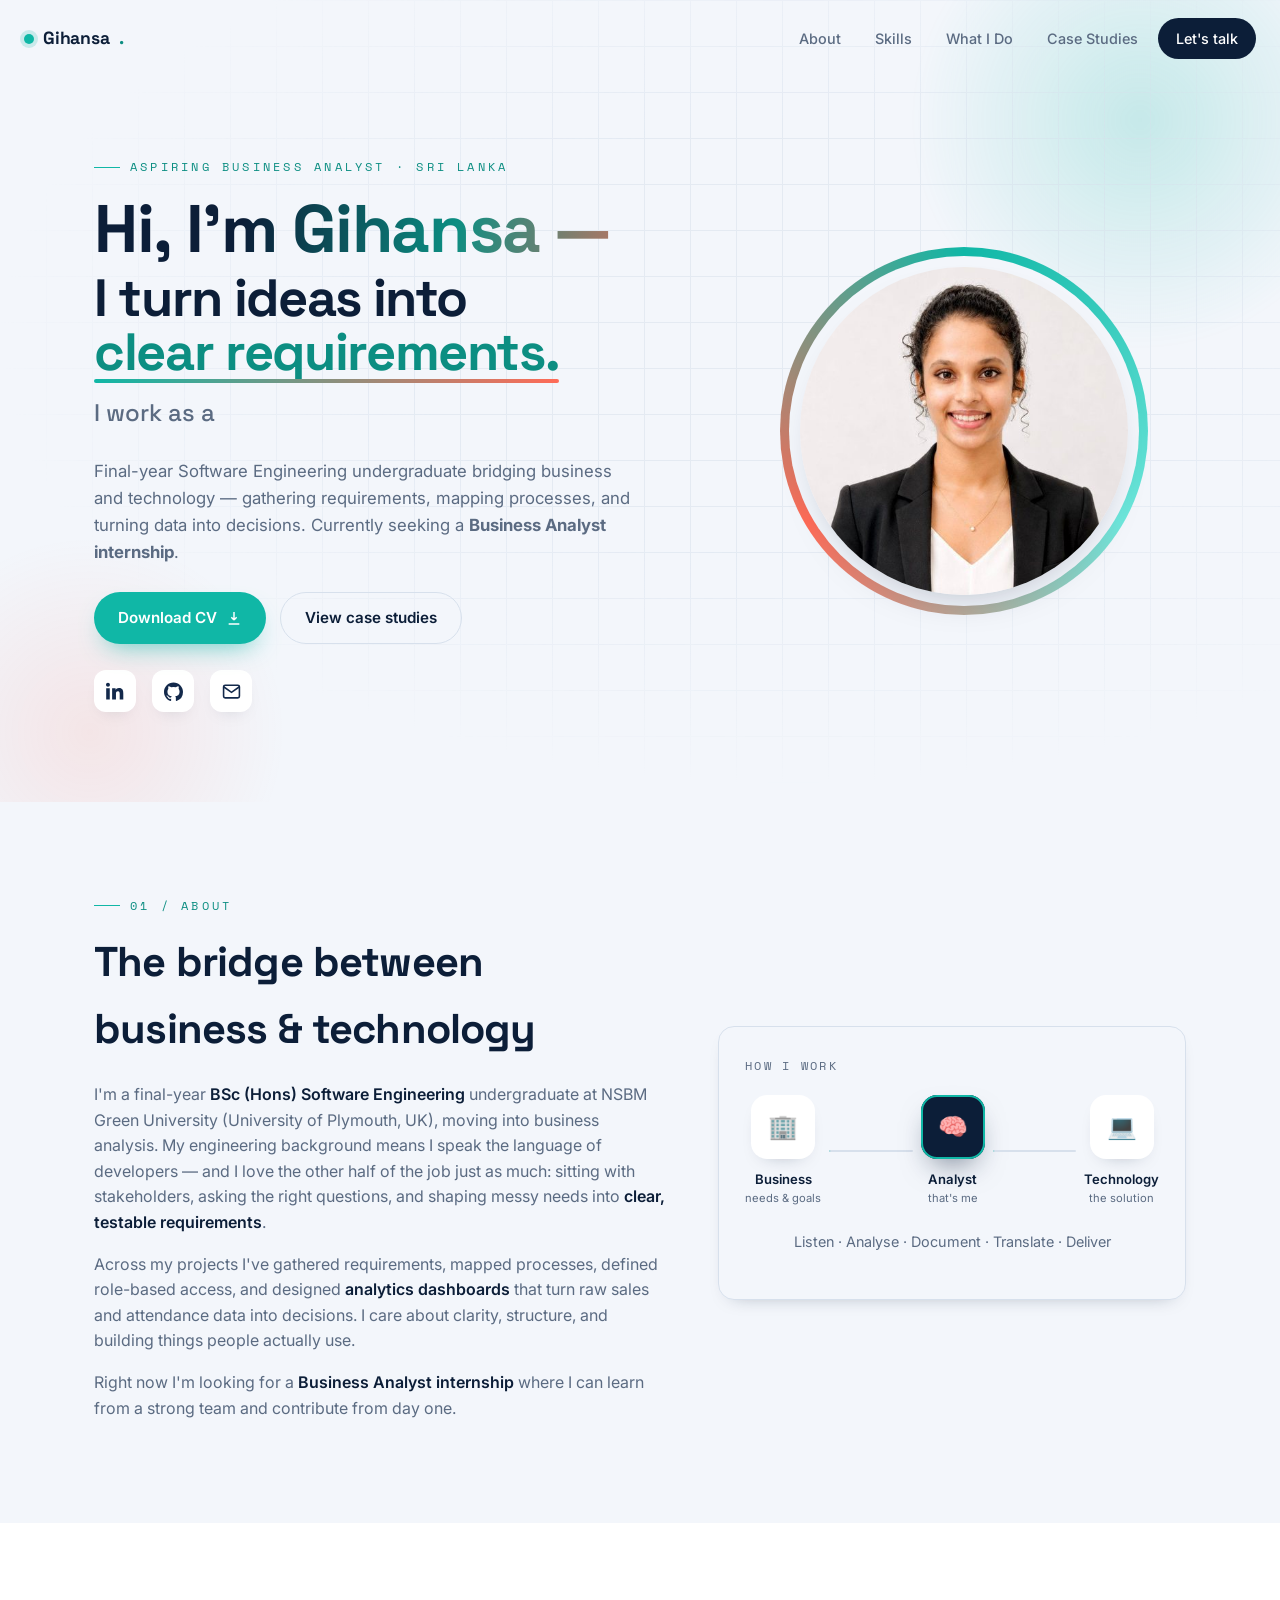
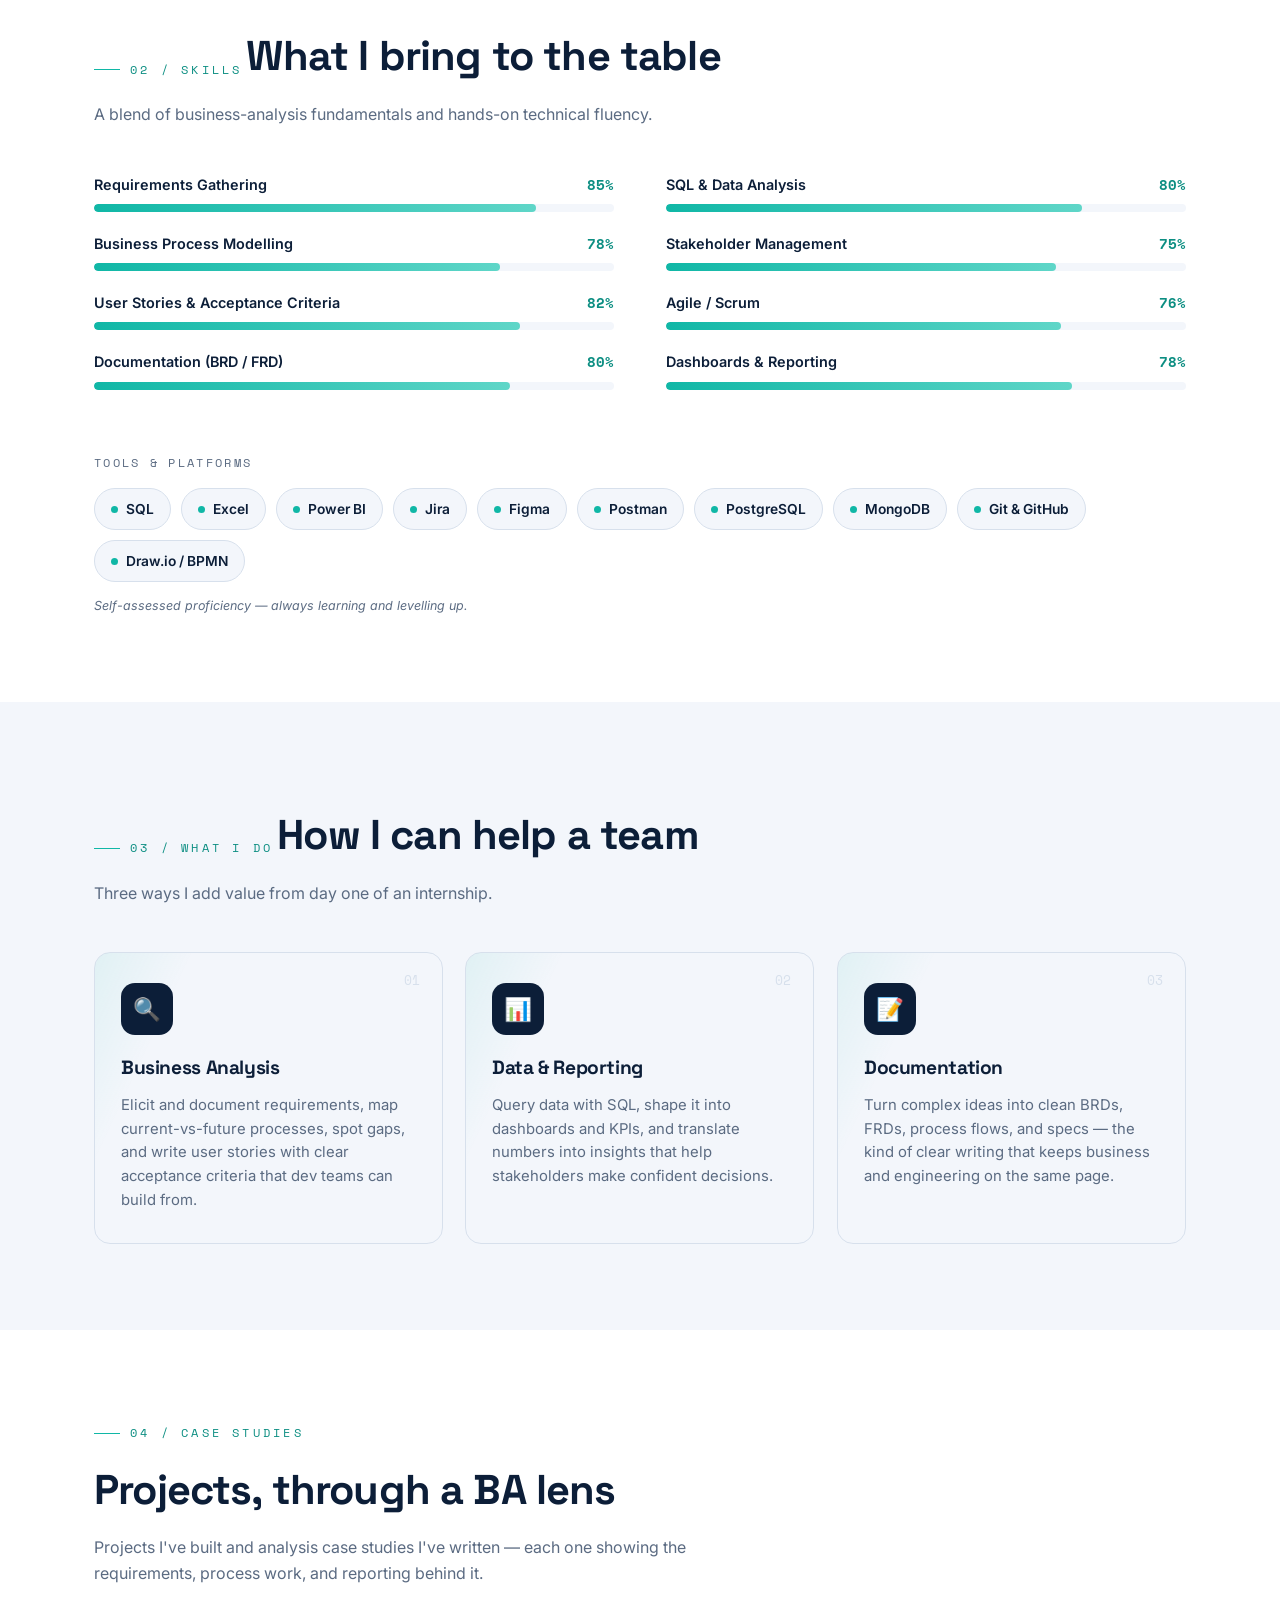
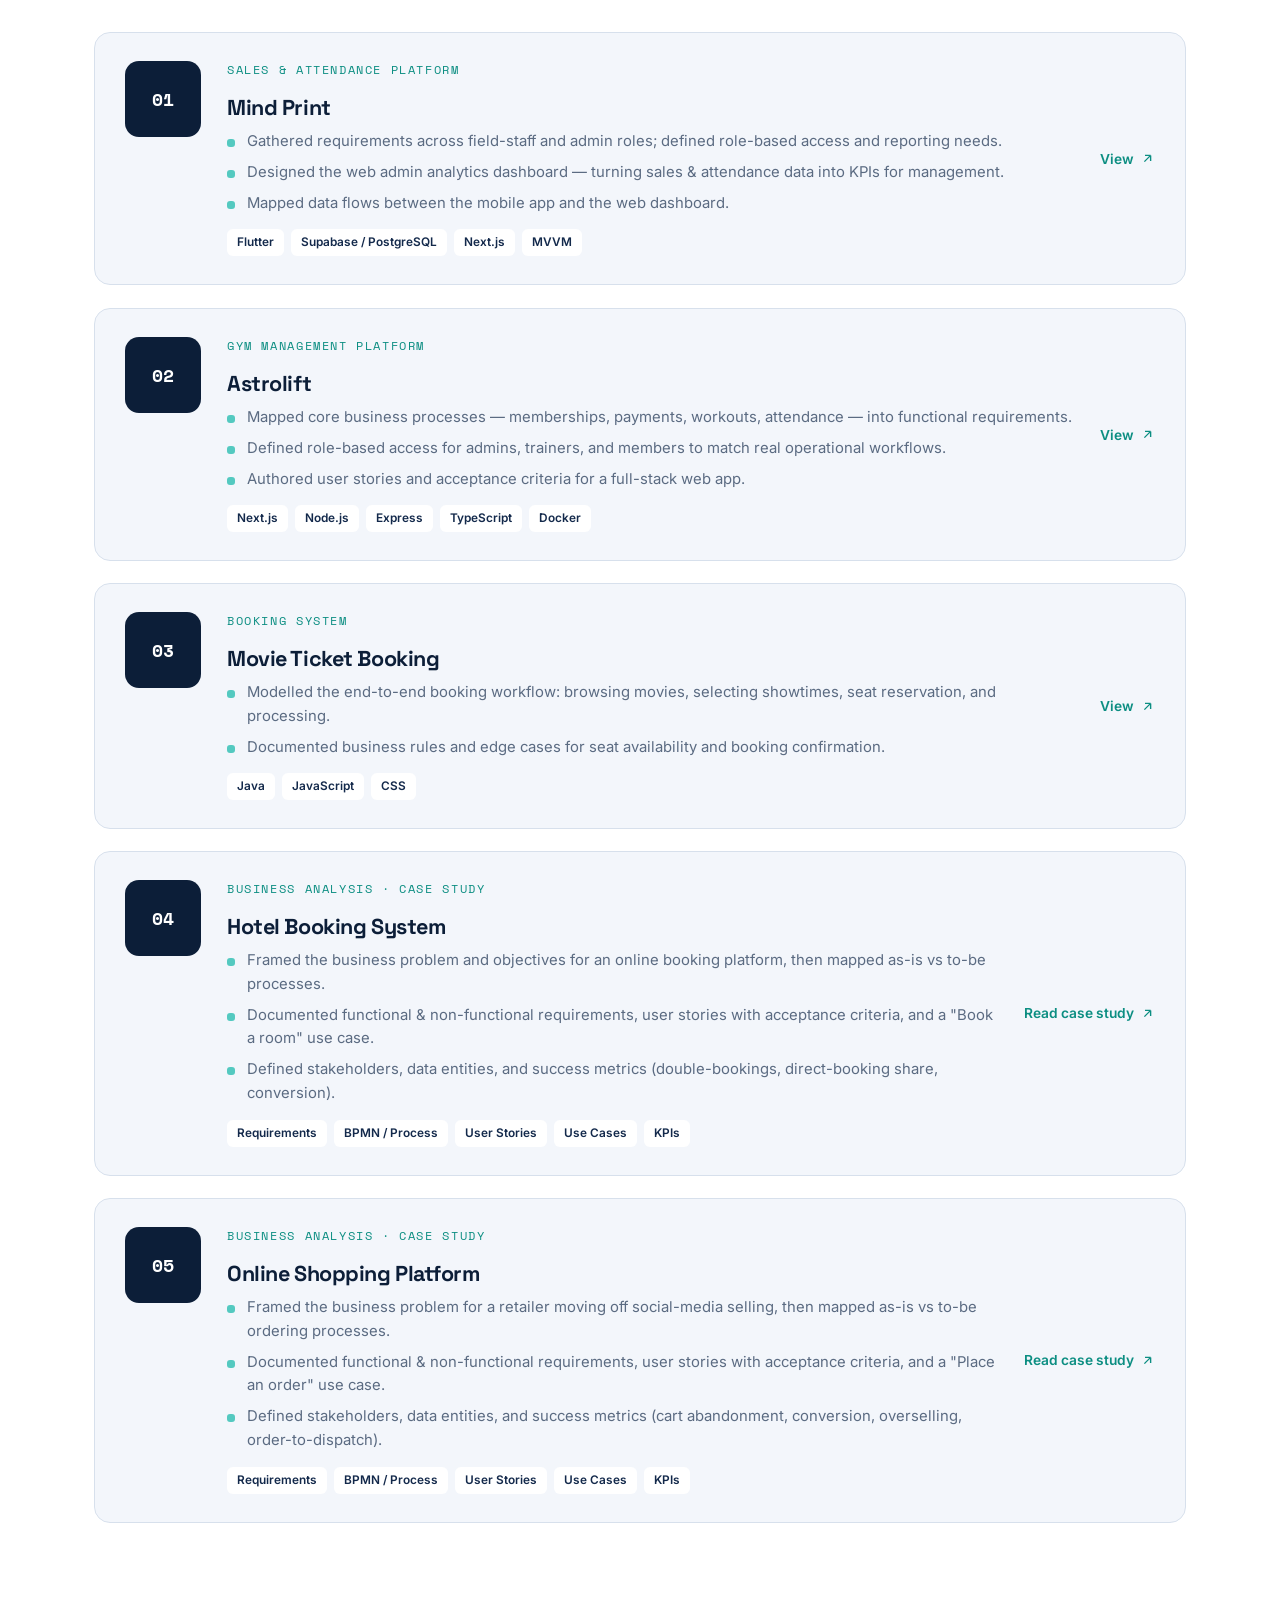
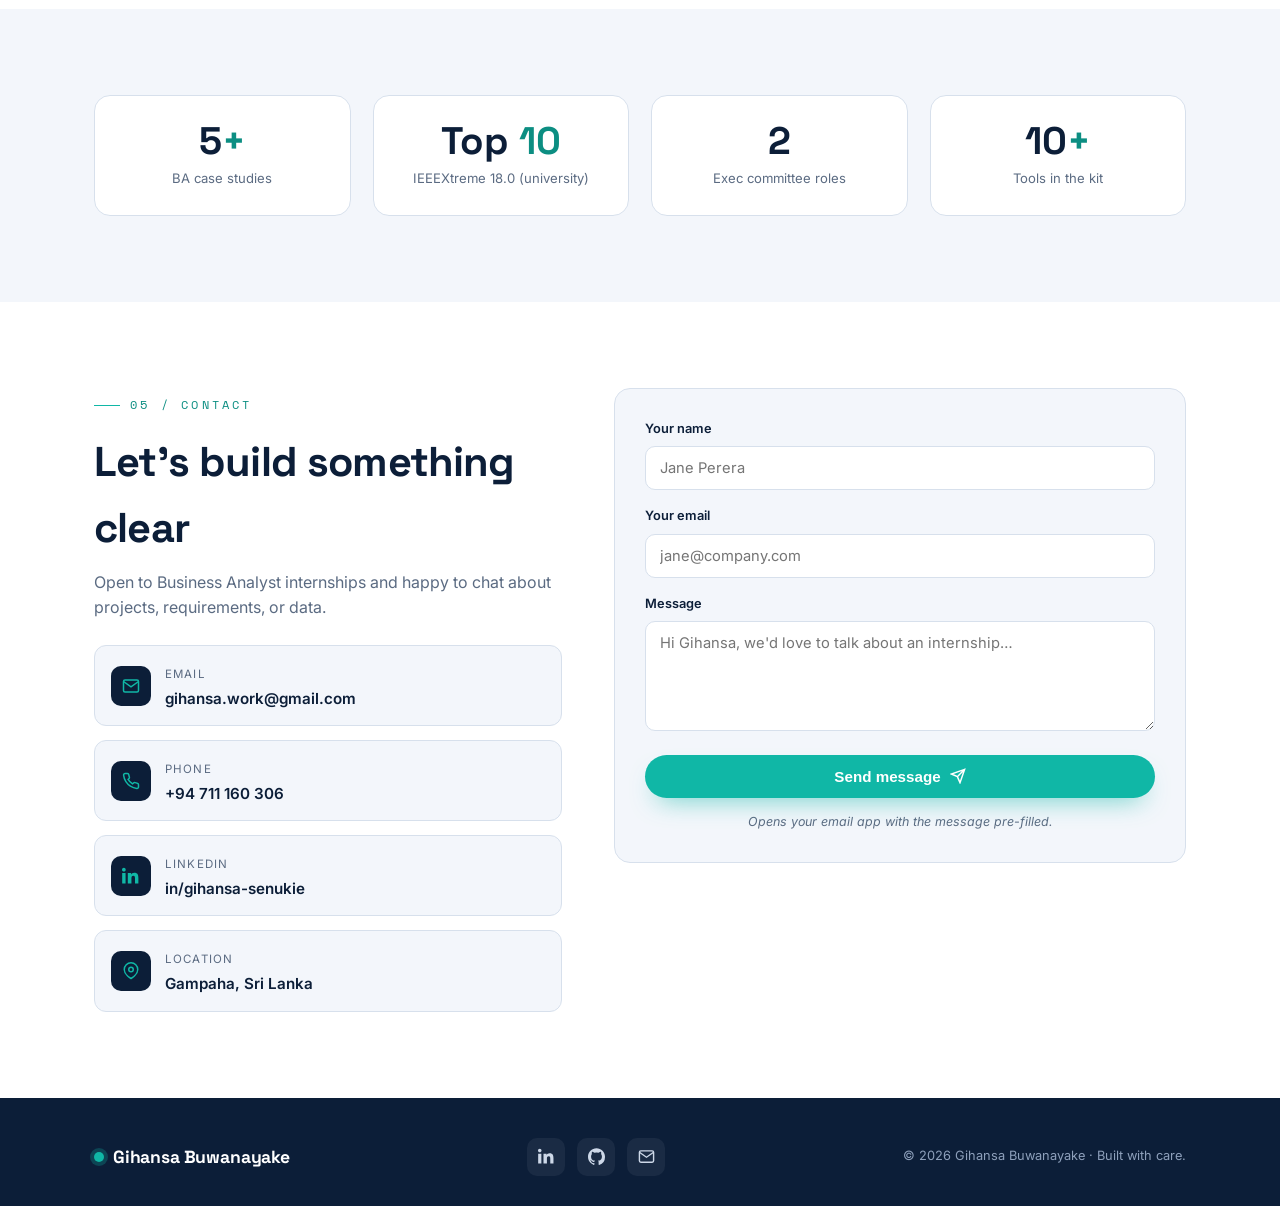
==== index.html @ 0ababed9 "Initial commit: BA portfolio site Add portfolio homepage, hotel booking and online shopping BA case " ====
<!DOCTYPE html>
<html lang="en">
<head>
<meta charset="UTF-8" />
<meta name="viewport" content="width=device-width, initial-scale=1.0" />
<title>Gihansa Buwanayake — Business Analyst</title>
<meta name="description" content="Portfolio of Gihansa Buwanayake — aspiring Business Analyst bridging business needs and technology through requirements, data analysis, and clear documentation." />
<link rel="icon" href="data:image/svg+xml,<svg xmlns='http://www.w3.org/2000/svg' viewBox='0 0 100 100'><rect width='100' height='100' rx='22' fill='%230C1E38'/><text x='50' y='68' font-size='54' text-anchor='middle' fill='%2310B7A6' font-family='monospace' font-weight='700'>G</text></svg>" />
<link rel="preconnect" href="https://fonts.googleapis.com">
<link rel="preconnect" href="https://fonts.gstatic.com" crossorigin>
<link href="https://fonts.googleapis.com/css2?family=Space+Grotesk:wght@400;500;600;700&family=Inter:wght@400;500;600&family=Space+Mono:wght@400;700&display=swap" rel="stylesheet">
<link rel="stylesheet" href="css/styles.css">
</head>
<body>

<div class="progress" id="progress" aria-hidden="true"></div>

<!-- NAV -->
<nav class="nav" id="nav">
  <a href="#top" class="brand"><span class="dot"></span>Gihansa<span style="color:var(--teal-dk)">.</span></a>
  <div class="navlinks" id="navlinks">
    <a href="#about">About</a>
    <a href="#skills">Skills</a>
    <a href="#services">What I Do</a>
    <a href="#work">Case Studies</a>
    <a href="#contact" class="nav-cta">Let's talk</a>
  </div>
  <button class="burger" id="burger" aria-label="Menu"><span></span><span></span><span></span></button>
</nav>

<!-- HERO -->
<header class="hero" id="top">
  <div class="blueprint" aria-hidden="true"></div>
  <div class="cursor-glow" id="cursorGlow" aria-hidden="true"></div>
  <div class="motes" aria-hidden="true">
    <i style="left:12%;bottom:8%;width:6px;height:6px;animation-duration:17s;animation-delay:-2s"></i>
    <i style="left:26%;bottom:24%;width:5px;height:5px;animation-duration:21s;animation-delay:-9s"></i>
    <i style="left:41%;bottom:6%;width:7px;height:7px;animation-duration:15s;animation-delay:-5s"></i>
    <i style="left:57%;bottom:32%;width:5px;height:5px;animation-duration:24s;animation-delay:-13s"></i>
    <i style="left:71%;bottom:14%;width:6px;height:6px;animation-duration:19s;animation-delay:-3s"></i>
    <i style="left:85%;bottom:28%;width:5px;height:5px;animation-duration:26s;animation-delay:-16s"></i>
    <i style="left:49%;bottom:44%;width:4px;height:4px;animation-duration:22s;animation-delay:-7s"></i>
  </div>
  <div class="wrap hero-grid">
    <div>
      <span class="eyebrow reveal in">Aspiring Business Analyst · Sri Lanka</span>
      <h1 class="reveal in d1"><span class="greet">Hi, I'm Gihansa —</span><span class="tagline">I turn ideas into<br><span class="accent">clear requirements.</span></span></h1>
      <div class="roles reveal in d2">
        <span style="color:var(--slate);font-weight:500">I work as a</span>
        <span class="swap">
          <span>Business Analyst</span>
          <span>Requirements Thinker</span>
          <span>Data Storyteller</span>
          <span>Problem Solver</span>
        </span>
      </div>
      <p class="lead reveal in d3">Final-year Software Engineering undergraduate bridging business and technology — gathering requirements, mapping processes, and turning data into decisions. Currently seeking a <strong>Business Analyst internship</strong>.</p>
      <div class="cta-row reveal in d3">
        <a href="Gihansa_Buwanayake_Business_Analyst_CV.pdf" class="btn btn-primary" download>
          Download CV
          <svg width="16" height="16" viewBox="0 0 24 24" fill="none" stroke="currentColor" stroke-width="2.2"><path d="M12 3v12m0 0l-4-4m4 4l4-4M4 21h16"/></svg>
        </a>
        <a href="#work" class="btn btn-ghost">View case studies</a>
      </div>
      <div class="hero-socials reveal in d4">
        <a href="https://www.linkedin.com/in/gihansa-senukie/" target="_blank" rel="noopener" aria-label="LinkedIn"><svg viewBox="0 0 24 24" fill="currentColor"><path d="M4.98 3.5C4.98 4.88 3.87 6 2.5 6S0 4.88 0 3.5 1.12 1 2.5 1s2.48 1.12 2.48 2.5zM.24 8h4.52v14H.24V8zm7.5 0h4.34v1.9h.06c.6-1.14 2.08-2.34 4.28-2.34 4.58 0 5.42 3 5.42 6.9V22h-4.52v-6.6c0-1.57-.03-3.6-2.2-3.6-2.2 0-2.54 1.72-2.54 3.49V22H7.74V8z"/></svg></a>
        <a href="https://github.com/ghsenu" target="_blank" rel="noopener" aria-label="GitHub"><svg viewBox="0 0 24 24" fill="currentColor"><path d="M12 .5C5.37.5 0 5.87 0 12.5c0 5.3 3.44 9.8 8.2 11.39.6.11.82-.26.82-.58v-2.03c-3.34.72-4.04-1.61-4.04-1.61-.55-1.38-1.34-1.75-1.34-1.75-1.09-.75.08-.73.08-.73 1.2.09 1.84 1.24 1.84 1.24 1.07 1.84 2.81 1.3 3.5.99.11-.78.42-1.3.76-1.6-2.67-.3-5.47-1.34-5.47-5.96 0-1.32.47-2.39 1.24-3.23-.13-.31-.54-1.53.11-3.18 0 0 1.01-.32 3.3 1.23a11.5 11.5 0 016 0c2.29-1.55 3.3-1.23 3.3-1.23.65 1.65.24 2.87.12 3.18.77.84 1.23 1.91 1.23 3.23 0 4.63-2.81 5.65-5.49 5.95.43.37.82 1.1.82 2.22v3.29c0 .32.22.7.83.58A12 12 0 0024 12.5C24 5.87 18.63.5 12 .5z"/></svg></a>
        <a href="mailto:gihansa.work@gmail.com" aria-label="Email"><svg viewBox="0 0 24 24" fill="none" stroke="currentColor" stroke-width="2"><rect x="2" y="4" width="20" height="16" rx="2"/><path d="M2 6l10 7L22 6"/></svg></a>
      </div>
    </div>
    <div class="portrait reveal in d2">
      <div class="ring"></div>
      <img src="assets/portrait.jpg" alt="Gihansa Buwanayake" />
      <div class="orbit" aria-hidden="true">
        <span class="otag o1">Requirements</span>
        <span class="otag o2">Stakeholders</span>
        <span class="otag o3">Data Gathering</span>
        <span class="otag o4">Process Mapping</span>
        <span class="otag o5">BRD</span>
      </div>
    </div>
  </div>
</header>

<!-- ABOUT -->
<section class="section" id="about">
  <div class="wrap about-grid">
    <div class="reveal">
      <span class="eyebrow">01 / About</span>
      <h2 style="font-family:'Space Grotesk';font-size:clamp(1.8rem,4vw,2.6rem);font-weight:700;margin:14px 0 20px">The bridge between business &amp; technology</h2>
      <p>I'm a final-year <strong>BSc (Hons) Software Engineering</strong> undergraduate at NSBM Green University (University of Plymouth, UK), moving into business analysis. My engineering background means I speak the language of developers — and I love the other half of the job just as much: sitting with stakeholders, asking the right questions, and shaping messy needs into <strong>clear, testable requirements</strong>.</p>
      <p>Across my projects I've gathered requirements, mapped processes, defined role-based access, and designed <strong>analytics dashboards</strong> that turn raw sales and attendance data into decisions. I care about clarity, structure, and building things people actually use.</p>
      <p>Right now I'm looking for a <strong>Business Analyst internship</strong> where I can learn from a strong team and contribute from day one.</p>
    </div>
    <div class="bridge reveal d2">
      <div class="cap">How I work</div>
      <div class="bridge-flow">
        <div class="node"><div class="b">🏢</div><div class="t">Business</div><div class="s">needs &amp; goals</div></div>
        <div class="link"></div>
        <div class="node mid"><div class="b">🧠<span class="pulse"></span></div><div class="t">Analyst</div><div class="s">that's me</div></div>
        <div class="link r"></div>
        <div class="node"><div class="b">💻</div><div class="t">Technology</div><div class="s">the solution</div></div>
      </div>
      <p style="color:var(--slate);font-size:.9rem;margin-top:22px;text-align:center">Listen · Analyse · Document · Translate · Deliver</p>
    </div>
  </div>
</section>

<!-- SKILLS -->
<section class="section alt" id="skills">
  <div class="wrap">
    <div class="sec-head reveal">
      <span class="eyebrow">02 / Skills</span>
      <h2>What I bring to the table</h2>
      <p>A blend of business-analysis fundamentals and hands-on technical fluency.</p>
    </div>
    <div class="skills-grid">
      <div class="reveal">
        <div class="bar-row"><div class="bar-top"><span>Requirements Gathering</span><span class="pct">85%</span></div><div class="bar"><span data-w="85"></span></div></div>
        <div class="bar-row"><div class="bar-top"><span>Business Process Modelling</span><span class="pct">78%</span></div><div class="bar"><span data-w="78"></span></div></div>
        <div class="bar-row"><div class="bar-top"><span>User Stories &amp; Acceptance Criteria</span><span class="pct">82%</span></div><div class="bar"><span data-w="82"></span></div></div>
        <div class="bar-row"><div class="bar-top"><span>Documentation (BRD / FRD)</span><span class="pct">80%</span></div><div class="bar"><span data-w="80"></span></div></div>
      </div>
      <div class="reveal d2">
        <div class="bar-row"><div class="bar-top"><span>SQL &amp; Data Analysis</span><span class="pct">80%</span></div><div class="bar"><span data-w="80"></span></div></div>
        <div class="bar-row"><div class="bar-top"><span>Stakeholder Management</span><span class="pct">75%</span></div><div class="bar"><span data-w="75"></span></div></div>
        <div class="bar-row"><div class="bar-top"><span>Agile / Scrum</span><span class="pct">76%</span></div><div class="bar"><span data-w="76"></span></div></div>
        <div class="bar-row"><div class="bar-top"><span>Dashboards &amp; Reporting</span><span class="pct">78%</span></div><div class="bar"><span data-w="78"></span></div></div>
      </div>
    </div>
    <div class="reveal d2" style="margin-top:44px">
      <p class="tools-title">Tools &amp; Platforms</p>
      <div class="tools">
        <span class="tool"><span class="d"></span>SQL</span>
        <span class="tool"><span class="d"></span>Excel</span>
        <span class="tool"><span class="d"></span>Power BI</span>
        <span class="tool"><span class="d"></span>Jira</span>
        <span class="tool"><span class="d"></span>Figma</span>
        <span class="tool"><span class="d"></span>Postman</span>
        <span class="tool"><span class="d"></span>PostgreSQL</span>
        <span class="tool"><span class="d"></span>MongoDB</span>
        <span class="tool"><span class="d"></span>Git &amp; GitHub</span>
        <span class="tool"><span class="d"></span>Draw.io / BPMN</span>
      </div>
      <p class="note">Self-assessed proficiency — always learning and levelling up.</p>
    </div>
  </div>
</section>

<!-- SERVICES -->
<section class="section" id="services">
  <div class="wrap">
    <div class="sec-head reveal">
      <span class="eyebrow">03 / What I Do</span>
      <h2>How I can help a team</h2>
      <p>Three ways I add value from day one of an internship.</p>
    </div>
    <div class="cards">
      <div class="card reveal"><span class="num">01</span><div class="ic">🔍</div><h3>Business Analysis</h3><p>Elicit and document requirements, map current-vs-future processes, spot gaps, and write user stories with clear acceptance criteria that dev teams can build from.</p></div>
      <div class="card reveal d2"><span class="num">02</span><div class="ic">📊</div><h3>Data &amp; Reporting</h3><p>Query data with SQL, shape it into dashboards and KPIs, and translate numbers into insights that help stakeholders make confident decisions.</p></div>
      <div class="card reveal d3"><span class="num">03</span><div class="ic">📝</div><h3>Documentation</h3><p>Turn complex ideas into clean BRDs, FRDs, process flows, and specs — the kind of clear writing that keeps business and engineering on the same page.</p></div>
    </div>
  </div>
</section>

<!-- WORK -->
<section class="section alt" id="work">
  <div class="wrap">
    <div class="sec-head reveal">
      <span class="eyebrow">04 / Case Studies</span>
      <h2>Projects, through a BA lens</h2>
      <p>Projects I've built and analysis case studies I've written — each one showing the requirements, process work, and reporting behind it.</p>
    </div>
    <div class="proj">
      <article class="pcard reveal">
        <div class="idx">01</div>
        <div>
          <div class="tag">Sales &amp; Attendance Platform</div>
          <h3>Mind Print</h3>
          <ul>
            <li>Gathered requirements across field-staff and admin roles; defined role-based access and reporting needs.</li>
            <li>Designed the web admin analytics dashboard — turning sales &amp; attendance data into KPIs for management.</li>
            <li>Mapped data flows between the mobile app and the web dashboard.</li>
          </ul>
          <div class="stack"><span>Flutter</span><span>Supabase / PostgreSQL</span><span>Next.js</span><span>MVVM</span></div>
        </div>
        <a class="go" href="https://github.com/ghsenu/Mind-Print" target="_blank" rel="noopener">View<svg viewBox="0 0 24 24" fill="none" stroke="currentColor" stroke-width="2.2"><path d="M7 17L17 7M17 7H8M17 7v9"/></svg></a>
      </article>

      <article class="pcard reveal d2">
        <div class="idx">02</div>
        <div>
          <div class="tag">Gym Management Platform</div>
          <h3>Astrolift</h3>
          <ul>
            <li>Mapped core business processes — memberships, payments, workouts, attendance — into functional requirements.</li>
            <li>Defined role-based access for admins, trainers, and members to match real operational workflows.</li>
            <li>Authored user stories and acceptance criteria for a full-stack web app.</li>
          </ul>
          <div class="stack"><span>Next.js</span><span>Node.js</span><span>Express</span><span>TypeScript</span><span>Docker</span></div>
        </div>
        <a class="go" href="https://bit.ly/4fpbYQF" target="_blank" rel="noopener">View<svg viewBox="0 0 24 24" fill="none" stroke="currentColor" stroke-width="2.2"><path d="M7 17L17 7M17 7H8M17 7v9"/></svg></a>
      </article>

      <article class="pcard reveal d3">
        <div class="idx">03</div>
        <div>
          <div class="tag">Booking System</div>
          <h3>Movie Ticket Booking</h3>
          <ul>
            <li>Modelled the end-to-end booking workflow: browsing movies, selecting showtimes, seat reservation, and processing.</li>
            <li>Documented business rules and edge cases for seat availability and booking confirmation.</li>
          </ul>
          <div class="stack"><span>Java</span><span>JavaScript</span><span>CSS</span></div>
        </div>
        <a class="go" href="https://bit.ly/4pfeZqa" target="_blank" rel="noopener">View<svg viewBox="0 0 24 24" fill="none" stroke="currentColor" stroke-width="2.2"><path d="M7 17L17 7M17 7H8M17 7v9"/></svg></a>
      </article>

      <article class="pcard reveal">
        <div class="idx">04</div>
        <div>
          <div class="tag">Business Analysis · Case Study</div>
          <h3>Hotel Booking System</h3>
          <ul>
            <li>Framed the business problem and objectives for an online booking platform, then mapped as-is vs to-be processes.</li>
            <li>Documented functional &amp; non-functional requirements, user stories with acceptance criteria, and a "Book a room" use case.</li>
            <li>Defined stakeholders, data entities, and success metrics (double-bookings, direct-booking share, conversion).</li>
          </ul>
          <div class="stack"><span>Requirements</span><span>BPMN / Process</span><span>User Stories</span><span>Use Cases</span><span>KPIs</span></div>
        </div>
        <a class="go" href="hotel-booking-case-study.html">Read case study<svg viewBox="0 0 24 24" fill="none" stroke="currentColor" stroke-width="2.2"><path d="M7 17L17 7M17 7H8M17 7v9"/></svg></a>
      </article>

      <article class="pcard reveal d2">
        <div class="idx">05</div>
        <div>
          <div class="tag">Business Analysis · Case Study</div>
          <h3>Online Shopping Platform</h3>
          <ul>
            <li>Framed the business problem for a retailer moving off social-media selling, then mapped as-is vs to-be ordering processes.</li>
            <li>Documented functional &amp; non-functional requirements, user stories with acceptance criteria, and a "Place an order" use case.</li>
            <li>Defined stakeholders, data entities, and success metrics (cart abandonment, conversion, overselling, order-to-dispatch).</li>
          </ul>
          <div class="stack"><span>Requirements</span><span>BPMN / Process</span><span>User Stories</span><span>Use Cases</span><span>KPIs</span></div>
        </div>
        <a class="go" href="online-shopping-case-study.html">Read case study<svg viewBox="0 0 24 24" fill="none" stroke="currentColor" stroke-width="2.2"><path d="M7 17L17 7M17 7H8M17 7v9"/></svg></a>
      </article>
    </div>
  </div>
</section>

<!-- STATS -->
<section class="section" id="stats">
  <div class="wrap stats">
    <div class="stat reveal"><div class="n" data-to="5"><span>0</span><span class="u">+</span></div><div class="l">BA case studies</div></div>
    <div class="stat reveal d2"><div class="n">Top&nbsp;<span class="u" data-to="10">0</span></div><div class="l">IEEEXtreme 18.0 (university)</div></div>
    <div class="stat reveal d3"><div class="n" data-to="2"><span>0</span></div><div class="l">Exec committee roles</div></div>
    <div class="stat reveal d4"><div class="n" data-to="10"><span>0</span><span class="u">+</span></div><div class="l">Tools in the kit</div></div>
  </div>
</section>

<!-- CONTACT -->
<section class="section alt" id="contact">
  <div class="wrap contact-grid">
    <div class="reveal">
      <span class="eyebrow">05 / Contact</span>
      <h2 style="font-family:'Space Grotesk';font-size:clamp(1.8rem,4vw,2.6rem);font-weight:700;margin:14px 0 8px">Let's build something clear</h2>
      <p style="color:var(--slate)">Open to Business Analyst internships and happy to chat about projects, requirements, or data.</p>
      <div class="contact-list">
        <a class="ci" href="mailto:gihansa.work@gmail.com">
          <span class="ic"><svg viewBox="0 0 24 24" fill="none" stroke="currentColor" stroke-width="2"><rect x="2" y="4" width="20" height="16" rx="2"/><path d="M2 6l10 7L22 6"/></svg></span>
          <span><span class="k">Email</span><br><span class="v">gihansa.work@gmail.com</span></span>
        </a>
        <a class="ci" href="tel:+94711160306">
          <span class="ic"><svg viewBox="0 0 24 24" fill="none" stroke="currentColor" stroke-width="2"><path d="M22 16.92v3a2 2 0 01-2.18 2 19.8 19.8 0 01-8.63-3.07 19.5 19.5 0 01-6-6 19.8 19.8 0 01-3.07-8.67A2 2 0 014.11 2h3a2 2 0 012 1.72c.13.96.36 1.9.7 2.81a2 2 0 01-.45 2.11L8.09 9.91a16 16 0 006 6l1.27-1.27a2 2 0 012.11-.45c.9.34 1.85.57 2.81.7A2 2 0 0122 16.92z"/></svg></span>
          <span><span class="k">Phone</span><br><span class="v">+94 711 160 306</span></span>
        </a>
        <a class="ci" href="https://www.linkedin.com/in/gihansa-senukie/" target="_blank" rel="noopener">
          <span class="ic"><svg viewBox="0 0 24 24" fill="currentColor"><path d="M4.98 3.5C4.98 4.88 3.87 6 2.5 6S0 4.88 0 3.5 1.12 1 2.5 1s2.48 1.12 2.48 2.5zM.24 8h4.52v14H.24V8zm7.5 0h4.34v1.9h.06c.6-1.14 2.08-2.34 4.28-2.34 4.58 0 5.42 3 5.42 6.9V22h-4.52v-6.6c0-1.57-.03-3.6-2.2-3.6-2.2 0-2.54 1.72-2.54 3.49V22H7.74V8z"/></svg></span>
          <span><span class="k">LinkedIn</span><br><span class="v">in/gihansa-senukie</span></span>
        </a>
        <div class="ci" style="cursor:default">
          <span class="ic"><svg viewBox="0 0 24 24" fill="none" stroke="currentColor" stroke-width="2"><path d="M21 10c0 7-9 12-9 12s-9-5-9-12a9 9 0 0118 0z"/><circle cx="12" cy="10" r="3"/></svg></span>
          <span><span class="k">Location</span><br><span class="v">Gampaha, Sri Lanka</span></span>
        </div>
      </div>
    </div>
    <form class="card2 reveal d2" id="cform">
      <div class="field"><label for="nm">Your name</label><input id="nm" required placeholder="Jane Perera" /></div>
      <div class="field"><label for="em">Your email</label><input id="em" type="email" required placeholder="jane@company.com" /></div>
      <div class="field"><label for="ms">Message</label><textarea id="ms" required placeholder="Hi Gihansa, we'd love to talk about an internship…"></textarea></div>
      <button class="btn btn-primary" type="submit" style="width:100%;justify-content:center">Send message
        <svg width="16" height="16" viewBox="0 0 24 24" fill="none" stroke="currentColor" stroke-width="2.2"><path d="M22 2L11 13M22 2l-7 20-4-9-9-4 20-7z"/></svg>
      </button>
      <p class="note" style="text-align:center">Opens your email app with the message pre-filled.</p>
    </form>
  </div>
</section>

<!-- FOOTER -->
<footer>
  <div class="wrap">
    <a href="#top" class="brand"><span class="dot" style="box-shadow:0 0 0 4px rgba(16,183,166,.25)"></span>Gihansa Buwanayake</a>
    <div class="fsoc">
      <a href="https://www.linkedin.com/in/gihansa-senukie/" target="_blank" rel="noopener" aria-label="LinkedIn"><svg viewBox="0 0 24 24" fill="currentColor"><path d="M4.98 3.5C4.98 4.88 3.87 6 2.5 6S0 4.88 0 3.5 1.12 1 2.5 1s2.48 1.12 2.48 2.5zM.24 8h4.52v14H.24V8zm7.5 0h4.34v1.9h.06c.6-1.14 2.08-2.34 4.28-2.34 4.58 0 5.42 3 5.42 6.9V22h-4.52v-6.6c0-1.57-.03-3.6-2.2-3.6-2.2 0-2.54 1.72-2.54 3.49V22H7.74V8z"/></svg></a>
      <a href="https://github.com/ghsenu" target="_blank" rel="noopener" aria-label="GitHub"><svg viewBox="0 0 24 24" fill="currentColor"><path d="M12 .5C5.37.5 0 5.87 0 12.5c0 5.3 3.44 9.8 8.2 11.39.6.11.82-.26.82-.58v-2.03c-3.34.72-4.04-1.61-4.04-1.61-.55-1.38-1.34-1.75-1.34-1.75-1.09-.75.08-.73.08-.73 1.2.09 1.84 1.24 1.84 1.24 1.07 1.84 2.81 1.3 3.5.99.11-.78.42-1.3.76-1.6-2.67-.3-5.47-1.34-5.47-5.96 0-1.32.47-2.39 1.24-3.23-.13-.31-.54-1.53.11-3.18 0 0 1.01-.32 3.3 1.23a11.5 11.5 0 016 0c2.29-1.55 3.3-1.23 3.3-1.23.65 1.65.24 2.87.12 3.18.77.84 1.23 1.91 1.23 3.23 0 4.63-2.81 5.65-5.49 5.95.43.37.82 1.1.82 2.22v3.29c0 .32.22.7.83.58A12 12 0 0024 12.5C24 5.87 18.63.5 12 .5z"/></svg></a>
      <a href="mailto:gihansa.work@gmail.com" aria-label="Email"><svg viewBox="0 0 24 24" fill="none" stroke="currentColor" stroke-width="2"><rect x="2" y="4" width="20" height="16" rx="2"/><path d="M2 6l10 7L22 6"/></svg></a>
    </div>
    <p class="foot-note">© <span id="yr"></span> Gihansa Buwanayake · Built with care.</p>
  </div>
</footer>

<button class="to-top" id="toTop" aria-label="Back to top">
  <svg viewBox="0 0 24 24" fill="none" stroke="currentColor" stroke-width="2.4"><path d="M12 19V5M12 5l-6 6M12 5l6 6"/></svg>
</button>

<script src="js/main.js"></script>
</body>
</html>
---- css/styles.css ----
:root{
  --ink:#0C1E38;        /* deep navy */
  --ink-soft:#13294B;
  --paper:#F3F6FB;      /* cool light bg */
  --paper-2:#E9EEF6;
  --white:#FFFFFF;
  --teal:#10B7A6;       /* primary accent */
  --teal-dk:#0C8E82;
  --coral:#FF6B57;      /* whisper accent */
  --slate:#5B6B82;      /* muted text */
  --line:#D7E0EC;
  --shadow:0 18px 40px -24px rgba(12,30,56,.35);
  --shadow-sm:0 8px 20px -14px rgba(12,30,56,.4);
  --r:16px;
  --maxw:1140px;
}
*{box-sizing:border-box;margin:0;padding:0}
html{scroll-behavior:smooth}
body{
  font-family:'Inter',system-ui,sans-serif;
  background:var(--paper);
  color:var(--ink);
  line-height:1.6;
  -webkit-font-smoothing:antialiased;
  overflow-x:hidden;
}
a{color:inherit;text-decoration:none}
h1,h2,h3,.display{font-family:'Space Grotesk',sans-serif;letter-spacing:-.02em}
::selection{background:var(--teal);color:#fff}

.wrap{max-width:var(--maxw);margin:0 auto;padding:0 24px}
.eyebrow{
  font-family:'Space Mono',monospace;font-size:.72rem;letter-spacing:.28em;
  text-transform:uppercase;color:var(--teal-dk);display:inline-flex;gap:10px;align-items:center;
}
.eyebrow::before{content:"";width:26px;height:1px;background:var(--teal)}

/* ---------- NAV ---------- */
.nav{
  position:fixed;top:0;left:0;right:0;z-index:50;
  display:flex;align-items:center;justify-content:space-between;
  padding:18px 24px;transition:padding .3s ease,background .3s ease,box-shadow .3s ease;
}
.nav.scrolled{background:rgba(243,246,251,.86);backdrop-filter:blur(12px);
  padding:12px 24px;box-shadow:0 1px 0 var(--line)}
.brand{font-family:'Space Grotesk';font-weight:700;font-size:1.1rem;letter-spacing:-.01em;display:flex;align-items:center;gap:9px}
.brand .dot{width:10px;height:10px;border-radius:50%;background:var(--teal);box-shadow:0 0 0 4px rgba(16,183,166,.18);animation:dotPulse 2.8s ease-in-out infinite}
@keyframes dotPulse{
  0%,100%{opacity:1;box-shadow:0 0 0 4px rgba(16,183,166,.18)}
  50%{opacity:.45;box-shadow:0 0 0 8px rgba(16,183,166,.06)}
}
@media(prefers-reduced-motion:reduce){.brand .dot{animation:none}}
.navlinks{display:flex;gap:6px;align-items:center}
.navlinks a{
  font-size:.9rem;font-weight:500;color:var(--slate);padding:8px 14px;border-radius:999px;
  transition:color .2s,background .2s;position:relative;
}
.navlinks a:hover{color:var(--ink)}
.navlinks a.active{color:var(--ink);background:var(--white);box-shadow:var(--shadow-sm)}
.nav-cta{font-weight:600;color:#fff!important;background:var(--ink);padding:9px 18px!important;border-radius:999px}
.nav-cta:hover{background:var(--teal-dk)}
.burger{display:none;flex-direction:column;gap:5px;background:none;border:0;cursor:pointer;padding:8px}
.burger span{width:24px;height:2px;background:var(--ink);border-radius:2px;transition:.3s}

/* ---------- HERO ---------- */
.hero{position:relative;padding:150px 0 90px;overflow:hidden}
.hero::before{ /* soft glow */
  content:"";position:absolute;top:-140px;right:-120px;width:520px;height:520px;
  background:radial-gradient(circle at center,rgba(16,183,166,.20),transparent 62%);
  filter:blur(6px);z-index:0;will-change:transform;
  animation:auroraA 20s ease-in-out infinite;
}
.hero::after{
  content:"";position:absolute;bottom:-160px;left:-140px;width:460px;height:460px;
  background:radial-gradient(circle at center,rgba(255,107,87,.12),transparent 60%);z-index:0;
  will-change:transform;animation:auroraB 26s ease-in-out infinite;
}
.hero-grid{position:relative;z-index:1;display:grid;grid-template-columns:1.15fr .85fr;gap:48px;align-items:center}
.hero h1{font-size:clamp(2.5rem,6vw,4.2rem);line-height:1.02;font-weight:700;margin:18px 0 10px}
.hero h1 .accent{color:var(--teal-dk)}
.hero h1 .greet{
  display:block;
  background:linear-gradient(100deg,var(--ink) 25%,var(--teal-dk) 60%,var(--coral) 100%);
  -webkit-background-clip:text;background-clip:text;color:transparent;
}
.hero h1 .tagline{display:block;font-size:.78em;margin-top:.15em}
.roles{height:2.1em;font-family:'Space Grotesk';font-size:clamp(1.05rem,2.4vw,1.5rem);font-weight:600;color:var(--ink-soft);display:flex;align-items:center;flex-wrap:wrap;gap:10px 12px}
.roles .swap{position:relative;display:inline-block;overflow:visible;height:1.3em;min-width:15ch;flex-shrink:0}
.roles .swap span{position:absolute;left:0;top:0;white-space:nowrap;color:var(--teal-dk);opacity:0;transform:translateY(12px);animation:roll 10s infinite}
.roles .swap span:nth-child(1){animation-delay:0s}
.roles .swap span:nth-child(2){animation-delay:2.5s}
.roles .swap span:nth-child(3){animation-delay:5s}
.roles .swap span:nth-child(4){animation-delay:7.5s}
@keyframes roll{0%{opacity:0;transform:translateY(12px)}4%{opacity:1;transform:translateY(0)}22%{opacity:1;transform:translateY(0)}26%{opacity:0;transform:translateY(-12px)}100%{opacity:0}}
.lead{color:var(--slate);font-size:1.05rem;max-width:34rem;margin:20px 0 26px}
.cta-row{display:flex;gap:14px;flex-wrap:wrap}
.btn{display:inline-flex;align-items:center;gap:9px;font-weight:600;font-size:.95rem;padding:13px 24px;border-radius:999px;transition:transform .2s,box-shadow .2s,background .2s;cursor:pointer;border:0}
.btn-primary{background:var(--teal);color:#fff;box-shadow:0 12px 26px -12px rgba(16,183,166,.7)}
.btn-primary:hover{transform:translateY(-2px);background:var(--teal-dk)}
.btn-ghost{background:transparent;color:var(--ink);border:1.5px solid var(--line)}
.btn-ghost:hover{border-color:var(--ink);transform:translateY(-2px)}
.hero-socials{display:flex;gap:16px;margin-top:26px}
.hero-socials a{width:42px;height:42px;border-radius:12px;display:grid;place-items:center;background:var(--white);box-shadow:var(--shadow-sm);color:var(--ink-soft);transition:transform .2s,color .2s}
.hero-socials a:hover{transform:translateY(-3px);color:var(--teal-dk)}
.hero-socials svg{width:19px;height:19px}

/* portrait */
.portrait{position:relative;justify-self:center;width:min(340px,80vw);aspect-ratio:1}
.portrait .ring{position:absolute;inset:-14px;border-radius:50%;
  background:conic-gradient(from 0deg,var(--teal),#6ee7dc,var(--coral),var(--teal));
  animation:spin 34s linear infinite;filter:blur(.3px)}
.portrait .ring::after{content:"";position:absolute;inset:9px;border-radius:50%;background:var(--paper)}
@keyframes spin{to{transform:rotate(360deg)}}
.portrait img{position:absolute;inset:6px;width:calc(100% - 12px);height:calc(100% - 12px);
  object-fit:cover;border-radius:50%;z-index:2;box-shadow:var(--shadow)}

/* orbiting BA-keyword tags: "thinking" effect around the photo */
.portrait .orbit{position:absolute;inset:0;z-index:3;pointer-events:none}
.portrait .otag{
  position:absolute;top:50%;left:50%;transform-origin:0 0;
  background:var(--white);box-shadow:var(--shadow);border-radius:999px;
  padding:7px 13px;font-size:.72rem;font-weight:600;color:var(--ink-soft);
  white-space:nowrap;opacity:0;
  animation:orbitSpin linear infinite, otagFade linear infinite;
}
.portrait .o1{--r:172px;--dur:26s;--delay:0s;--fdelay:0s}
.portrait .o2{--r:180px;--dur:30s;--delay:-6s;--fdelay:2.4s}
.portrait .o3{--r:168px;--dur:24s;--delay:-13s;--fdelay:4.8s}
.portrait .o4{--r:184px;--dur:32s;--delay:-19s;--fdelay:7.2s}
.portrait .o5{--r:174px;--dur:28s;--delay:-9s;--fdelay:9.6s}
.portrait .otag{animation-duration:var(--dur),12s;animation-delay:var(--delay),var(--fdelay)}
@keyframes orbitSpin{
  from{transform:translate(-50%,-50%) rotate(0deg) translateX(var(--r)) rotate(0deg)}
  to{transform:translate(-50%,-50%) rotate(360deg) translateX(var(--r)) rotate(-360deg)}
}
@keyframes otagFade{
  0%,100%{opacity:0}
  8%,28%{opacity:1}
  40%{opacity:0}
}
@media(max-width:520px){
  .portrait .o1,.portrait .o2,.portrait .o3,.portrait .o4,.portrait .o5{--r:150px}
}

/* ---------- SECTION SHELL ---------- */
.section{padding:86px 0;position:relative}
.section.alt{background:var(--white)}
.sec-head{max-width:640px;margin-bottom:46px}
.sec-head h2{font-size:clamp(1.8rem,4vw,2.6rem);font-weight:700;margin:14px 0 0}
.sec-head p{color:var(--slate);margin-top:12px}

/* reveal */
.reveal{opacity:0;transform:translateY(26px);transition:opacity .7s cubic-bezier(.2,.7,.2,1),transform .7s cubic-bezier(.2,.7,.2,1)}
.reveal.in{opacity:1;transform:none}
.reveal.d1{transition-delay:.08s}.reveal.d2{transition-delay:.16s}.reveal.d3{transition-delay:.24s}.reveal.d4{transition-delay:.32s}

/* ---------- ABOUT + BRIDGE ---------- */
.about-grid{display:grid;grid-template-columns:1.1fr .9fr;gap:52px;align-items:center}
.about-grid p{color:var(--slate);margin-bottom:16px}
.about-grid p strong{color:var(--ink);font-weight:600}
.bridge{background:var(--paper);border:1px solid var(--line);border-radius:var(--r);padding:30px 26px;box-shadow:var(--shadow-sm)}
.bridge .cap{font-family:'Space Mono';font-size:.72rem;letter-spacing:.2em;text-transform:uppercase;color:var(--slate);margin-bottom:20px}
.bridge-flow{display:flex;align-items:center;justify-content:space-between;gap:8px}
.node{text-align:center;flex-shrink:0}
.node .b{width:64px;height:64px;border-radius:16px;display:grid;place-items:center;margin:0 auto 10px;font-size:1.5rem;background:var(--white);box-shadow:var(--shadow-sm)}
.node.mid .b{background:var(--ink);color:#fff;box-shadow:0 14px 30px -12px rgba(12,30,56,.6);position:relative}
.node.mid .b .pulse{position:absolute;inset:0;border-radius:16px;border:2px solid var(--teal);animation:pulse 2.2s ease-out infinite}
@keyframes pulse{0%{opacity:.9;transform:scale(1)}100%{opacity:0;transform:scale(1.5)}}
.node .t{font-size:.82rem;font-weight:600}
.node .s{font-size:.7rem;color:var(--slate)}
.link{flex:1;height:2px;background:linear-gradient(90deg,var(--line),var(--line));position:relative;overflow:hidden;border-radius:2px;min-width:24px}
.link::after{content:"";position:absolute;top:-3px;left:-30%;width:30%;height:8px;border-radius:8px;background:var(--teal);filter:blur(1px);animation:travel 2.6s linear infinite}
.link.r::after{animation-delay:1.3s}
@keyframes travel{to{left:110%}}

/* ---------- SKILLS ---------- */
.skills-grid{display:grid;grid-template-columns:1fr 1fr;gap:52px}
.bar-row{margin-bottom:20px}
.bar-top{display:flex;justify-content:space-between;font-size:.9rem;font-weight:600;margin-bottom:8px}
.bar-top .pct{font-family:'Space Mono';color:var(--teal-dk)}
.bar{height:8px;border-radius:8px;background:var(--paper-2);overflow:hidden}
.section.alt .bar{background:var(--paper)}
.bar span{display:block;height:100%;width:0;border-radius:8px;background:linear-gradient(90deg,var(--teal),#5fd6c8);transition:width 1.3s cubic-bezier(.2,.8,.2,1)}
.tools-title{font-family:'Space Mono';font-size:.72rem;letter-spacing:.2em;text-transform:uppercase;color:var(--slate);margin:0 0 16px}
.tools{display:flex;flex-wrap:wrap;gap:10px}
.tool{background:var(--white);border:1px solid var(--line);border-radius:999px;padding:9px 16px;font-size:.86rem;font-weight:600;
  display:inline-flex;align-items:center;gap:8px;transition:transform .2s,border-color .2s,color .2s}
.section.alt .tool{background:var(--paper)}
.tool:hover{transform:translateY(-2px);border-color:var(--teal);color:var(--teal-dk)}
.tool .d{width:7px;height:7px;border-radius:50%;background:var(--teal)}
.note{font-size:.78rem;color:var(--slate);margin-top:14px;font-style:italic}

/* ---------- SERVICES ---------- */
.cards{display:grid;grid-template-columns:repeat(3,1fr);gap:22px}
.card{background:var(--paper);border:1px solid var(--line);border-radius:var(--r);padding:30px 26px;transition:transform .25s,box-shadow .25s,border-color .25s;position:relative;overflow:hidden}
.section.alt .card{background:var(--white)}
.card:hover{transform:translateY(-6px);box-shadow:var(--shadow);border-color:transparent}
.card .ic{width:52px;height:52px;border-radius:14px;display:grid;place-items:center;background:var(--ink);color:var(--teal);margin-bottom:18px;font-size:1.4rem}
.card h3{font-size:1.2rem;margin-bottom:10px}
.card p{color:var(--slate);font-size:.93rem}
.card .num{position:absolute;top:18px;right:22px;font-family:'Space Mono';font-size:.8rem;color:var(--line)}

/* ---------- PROJECTS ---------- */
.proj{display:flex;flex-direction:column;gap:22px}
.pcard{display:grid;grid-template-columns:76px 1fr auto;gap:26px;align-items:start;
  background:var(--white);border:1px solid var(--line);border-radius:var(--r);padding:28px 30px;
  transition:transform .25s,box-shadow .25s;position:relative}
.section.alt .pcard{background:var(--paper)}
.pcard:hover{transform:translateY(-4px);box-shadow:var(--shadow)}
.pcard .idx{font-family:'Space Mono';font-weight:700;font-size:1.1rem;color:#fff;background:var(--ink);
  width:76px;height:76px;border-radius:14px;display:grid;place-items:center}
.pcard:hover .idx{background:var(--teal-dk)}
.pcard h3{font-size:1.35rem;margin-bottom:4px}
.pcard .tag{font-family:'Space Mono';font-size:.72rem;letter-spacing:.14em;text-transform:uppercase;color:var(--teal-dk);margin-bottom:12px}
.pcard ul{list-style:none;display:flex;flex-direction:column;gap:7px;margin-bottom:14px}
.pcard li{position:relative;padding-left:20px;color:var(--slate);font-size:.93rem}
.pcard li::before{content:"";position:absolute;left:0;top:9px;width:8px;height:8px;border-radius:3px;background:var(--teal);opacity:.7}
.stack{display:flex;flex-wrap:wrap;gap:7px}
.stack span{font-size:.74rem;font-weight:600;background:var(--paper-2);color:var(--ink-soft);padding:4px 10px;border-radius:6px}
.section.alt .stack span{background:var(--white)}
.pcard .go{align-self:center;white-space:nowrap;font-weight:600;font-size:.86rem;color:var(--teal-dk);display:inline-flex;align-items:center;gap:6px}
.pcard .go svg{width:15px;height:15px;transition:transform .2s}
.pcard .go:hover svg{transform:translate(3px,-3px)}

/* ---------- STATS ---------- */
.stats{display:grid;grid-template-columns:repeat(4,1fr);gap:22px}
.stat{text-align:center;padding:26px 16px;background:var(--white);border-radius:var(--r);border:1px solid var(--line)}
.stat .n{font-family:'Space Grotesk';font-weight:700;font-size:2.4rem;color:var(--ink);line-height:1}
.stat .n .u{color:var(--teal-dk)}
.stat .l{font-size:.82rem;color:var(--slate);margin-top:8px}

/* ---------- CONTACT ---------- */
.contact-grid{display:grid;grid-template-columns:.9fr 1.1fr;gap:52px;align-items:start}
.contact-list{display:flex;flex-direction:column;gap:14px;margin-top:24px}
.ci{display:flex;gap:14px;align-items:center;background:var(--paper);border:1px solid var(--line);border-radius:12px;padding:14px 16px;transition:transform .2s,border-color .2s}
.ci:hover{transform:translateX(4px);border-color:var(--teal)}
.ci .ic{width:40px;height:40px;border-radius:10px;background:var(--ink);color:var(--teal);display:grid;place-items:center;flex-shrink:0}
.ci .ic svg{width:18px;height:18px}
.ci .k{font-size:.72rem;color:var(--slate);text-transform:uppercase;letter-spacing:.1em}
.ci .v{font-weight:600;font-size:.95rem}
form.card2{background:var(--paper);border:1px solid var(--line);border-radius:var(--r);padding:30px}
.field{margin-bottom:16px}
.field label{display:block;font-size:.8rem;font-weight:600;margin-bottom:7px}
.field input,.field textarea{width:100%;padding:12px 14px;border:1.5px solid var(--line);border-radius:10px;
  font-family:inherit;font-size:.92rem;background:var(--white);transition:border-color .2s}
.field input:focus,.field textarea:focus{outline:none;border-color:var(--teal)}
.field textarea{resize:vertical;min-height:110px}

/* ---------- FOOTER ---------- */
footer{background:var(--ink);color:#cdd8e8;padding:40px 0 30px}
footer .wrap{display:flex;justify-content:space-between;align-items:center;flex-wrap:wrap;gap:16px}
footer .brand{color:#fff}
footer a{color:#cdd8e8;transition:color .2s}
footer a:hover{color:var(--teal)}
.fsoc{display:flex;gap:12px}
.fsoc a{width:38px;height:38px;border-radius:10px;background:rgba(255,255,255,.06);display:grid;place-items:center}
.fsoc svg{width:17px;height:17px}
.foot-note{font-size:.8rem;color:#8ea0bb}

/* ---------- RESPONSIVE ---------- */
@media(max-width:900px){
  .hero-grid,.about-grid,.skills-grid,.contact-grid{grid-template-columns:1fr}
  .portrait{order:-1;margin-bottom:20px}
  .cards{grid-template-columns:1fr}
  .stats{grid-template-columns:1fr 1fr}
  .pcard{grid-template-columns:56px 1fr;gap:18px;padding:24px}
  .pcard .idx{width:56px;height:56px;font-size:.95rem}
  .pcard .go{grid-column:2;justify-self:start}
  .navlinks{display:none;position:absolute;top:100%;left:0;right:0;flex-direction:column;background:var(--white);
    padding:14px;gap:4px;box-shadow:var(--shadow)}
  .navlinks.open{display:flex}
  .navlinks a{width:100%}
  .burger{display:flex}
}
@media(max-width:520px){.stats{grid-template-columns:1fr}.hero{padding-top:120px}.roles .swap{width:100%;height:1.5em}}

/* ---------- ADDED MOTION / POLISH ---------- */
/* scroll progress */
.progress{position:fixed;top:0;left:0;height:3px;width:0;z-index:60;
  background:linear-gradient(90deg,var(--teal),#5fd6c8,var(--coral));
  box-shadow:0 0 12px rgba(16,183,166,.55)}

/* hero blueprint grid */
.hero .blueprint{position:absolute;inset:0;z-index:0;pointer-events:none;
  background-image:linear-gradient(var(--line) 1px,transparent 1px),
    linear-gradient(90deg,var(--line) 1px,transparent 1px);
  background-size:46px 46px;opacity:.55;
  -webkit-mask-image:radial-gradient(ellipse 78% 70% at 62% 42%,#000 38%,transparent 80%);
  mask-image:radial-gradient(ellipse 78% 70% at 62% 42%,#000 38%,transparent 80%);
  animation:drift 32s linear infinite}
@keyframes drift{to{background-position:46px 46px,46px 46px}}

/* hero accent draw-in underline */
.hero h1 .accent{position:relative}
.hero h1 .accent::after{content:"";position:absolute;left:0;bottom:.02em;height:.08em;width:100%;
  background:linear-gradient(90deg,var(--teal),var(--coral));border-radius:3px;
  transform:scaleX(0);transform-origin:left;animation:draw .9s cubic-bezier(.2,.8,.2,1) .7s forwards}
@keyframes draw{to{transform:scaleX(1)}}

/* 3D tilt on cards */
.card,.pcard{will-change:transform}
.tilting{transition:transform .09s ease-out,box-shadow .25s,border-color .25s}

/* primary CTA shine sweep */
.btn-primary{position:relative;overflow:hidden}
.btn-primary>*{position:relative;z-index:1}
.btn-primary::after{content:"";position:absolute;top:0;left:-130%;width:55%;height:100%;z-index:0;
  pointer-events:none;transform:skewX(-18deg);
  background:linear-gradient(100deg,transparent,rgba(255,255,255,.45),transparent);
  transition:left .6s ease}
.btn-primary:hover::after{left:140%}

/* back to top */
.to-top{position:fixed;right:22px;bottom:22px;z-index:55;width:46px;height:46px;border-radius:14px;
  display:grid;place-items:center;background:var(--ink);color:#fff;box-shadow:var(--shadow);
  cursor:pointer;border:0;opacity:0;transform:translateY(14px) scale(.92);pointer-events:none;
  transition:opacity .3s,transform .3s,background .2s}
.to-top.show{opacity:1;transform:none;pointer-events:auto}
.to-top:hover{background:var(--teal-dk);transform:translateY(-3px)}
.to-top svg{width:20px;height:20px}

/* ambient hero life: drifting aurora + floating nodes */
@keyframes auroraA{0%,100%{transform:translate(0,0) scale(1)}50%{transform:translate(-34px,26px) scale(1.14)}}
@keyframes auroraB{0%,100%{transform:translate(0,0) scale(1)}50%{transform:translate(30px,-26px) scale(1.1)}}
.hero .motes{position:absolute;inset:0;z-index:0;pointer-events:none;overflow:hidden}
.hero .motes i{position:absolute;border-radius:50%;opacity:0;
  background:radial-gradient(circle,rgba(16,183,166,.9),transparent 70%);
  animation:mote linear infinite}
@keyframes mote{
  0%{opacity:0;transform:translateY(24px) scale(.5)}
  18%{opacity:.45}
  82%{opacity:.45}
  100%{opacity:0;transform:translateY(-70px) scale(1)}
}

/* section eyebrow shimmer */
.eyebrow{position:relative;overflow:hidden}
.eyebrow::after{content:"";position:absolute;top:0;left:-60%;width:40%;height:100%;
  background:linear-gradient(100deg,transparent,rgba(16,183,166,.35),transparent);
  animation:eyebrowShine 5s ease-in-out infinite}
@keyframes eyebrowShine{0%{left:-60%}45%{left:120%}100%{left:120%}}

/* tools: staggered pop-in on reveal */
.tools .tool{opacity:0;transform:translateY(10px) scale(.94)}
.reveal.in .tools .tool{animation:toolPop .5s cubic-bezier(.2,.8,.2,1) forwards}
.tools .tool:nth-child(1){animation-delay:.05s}
.tools .tool:nth-child(2){animation-delay:.1s}
.tools .tool:nth-child(3){animation-delay:.15s}
.tools .tool:nth-child(4){animation-delay:.2s}
.tools .tool:nth-child(5){animation-delay:.25s}
.tools .tool:nth-child(6){animation-delay:.3s}
.tools .tool:nth-child(7){animation-delay:.35s}
.tools .tool:nth-child(8){animation-delay:.4s}
.tools .tool:nth-child(9){animation-delay:.45s}
.tools .tool:nth-child(10){animation-delay:.5s}
@keyframes toolPop{to{opacity:1;transform:none}}

/* stat numbers: settle glow once counted up */
.stat{position:relative}
.stat .n{animation:statGlow 2.4s ease-out .2s both}
@keyframes statGlow{
  0%{text-shadow:0 0 0 rgba(16,183,166,0)}
  55%{text-shadow:0 0 18px rgba(16,183,166,.55)}
  100%{text-shadow:0 0 0 rgba(16,183,166,0)}
}

/* card/pcard shine sweep on hover, matching btn-primary */
.card,.pcard{position:relative}
.card::after,.pcard::after{content:"";position:absolute;inset:0;z-index:0;pointer-events:none;
  background:linear-gradient(115deg,transparent 40%,rgba(16,183,166,.10) 50%,transparent 60%);
  background-size:250% 250%;background-position:120% 0;transition:background-position .7s ease}
.card:hover::after,.pcard:hover::after{background-position:-20% 0}
.card>*,.pcard>*{position:relative;z-index:1}

/* footer social icons: playful hover bounce */
.fsoc a{transition:transform .35s cubic-bezier(.34,1.56,.64,1),background .2s,color .2s}
.fsoc a:hover{transform:translateY(-4px) rotate(-6deg);background:rgba(16,183,166,.16);color:var(--teal)}

/* hero cursor-follow glow */
.hero .cursor-glow{position:absolute;z-index:0;width:380px;height:380px;border-radius:50%;
  background:radial-gradient(circle,rgba(16,183,166,.16),transparent 70%);
  pointer-events:none;left:0;top:0;
  opacity:0;transition:opacity .4s ease;will-change:transform}
.hero:hover .cursor-glow{opacity:1}

/* section heading underline draw-in */
.sec-head h2{position:relative;display:inline-block}
.sec-head h2::after{content:"";position:absolute;left:0;bottom:-6px;height:3px;width:100%;
  background:linear-gradient(90deg,var(--teal),var(--coral));border-radius:3px;
  transform:scaleX(0);transform-origin:left;transition:transform .8s cubic-bezier(.2,.8,.2,1)}
.reveal.in .sec-head h2::after{transform:scaleX(1)}

@media(prefers-reduced-motion:reduce){
  *{animation:none!important;transition:none!important;scroll-behavior:auto!important}
  .reveal{opacity:1;transform:none}
  .bar span{transition:none}
  .hero h1 .accent::after{transform:scaleX(1)}
  .hero .blueprint{opacity:.4}
  .portrait .orbit{display:none}
  .eyebrow::after{display:none}
  .tools .tool{opacity:1;transform:none}
  .stat .n{text-shadow:none}
  .card::after,.pcard::after{display:none}
  .hero .cursor-glow{display:none}
  .sec-head h2::after{transform:scaleX(1)}
}

/* ---------- CASE STUDY PAGES ---------- */
.case-hero{padding:150px 0 50px}
.case-hero.dark{background:linear-gradient(120deg,var(--ink) 0%,var(--ink-soft) 55%,#0f3350 100%)}
.case-hero.dark .lead{color:#b9c6dc}
.case-hero.dark h1{color:#fff}
.case-hero.dark .back{background:rgba(255,255,255,.06);border-color:rgba(255,255,255,.14);color:#dbe4f2}
.case-hero.dark .back:hover{color:#fff;border-color:var(--teal)}
.case-hero.dark .case-meta span{background:rgba(255,255,255,.06);border-color:rgba(255,255,255,.14);color:#dbe4f2}
.case-hero.dark .eyebrow{color:var(--teal)}
.case-hero.dark .eyebrow::before{background:var(--teal)}
body:has(.case-hero.dark) .nav:not(.scrolled) .brand{color:#fff}
.case-hero .back{display:flex;width:fit-content;align-items:center;gap:7px;font-size:.82rem;font-weight:600;
  color:var(--ink-soft);background:var(--white);border:1px solid var(--line);
  padding:8px 15px 8px 12px;border-radius:999px;box-shadow:var(--shadow-sm);
  margin-bottom:26px;transition:transform .2s,border-color .2s,color .2s}
.case-hero .back:hover{color:var(--teal-dk);border-color:var(--teal);transform:translateX(-3px)}
.case-hero .back svg{width:14px;height:14px}
.case-hero .eyebrow{display:inline-flex;margin-top:2px}
.case-hero h1{font-size:clamp(2rem,4.4vw,3.1rem);font-weight:700;margin:14px 0 16px}
.case-meta{display:flex;flex-wrap:wrap;gap:9px;margin-top:18px}
.case-meta span{font-size:.78rem;font-weight:600;background:var(--white);border:1px solid var(--line);color:var(--ink-soft);padding:6px 13px;border-radius:999px}

.case-body{padding:10px 0 30px}
.case-grid{display:grid;grid-template-columns:2fr 1fr;gap:48px;align-items:start}
.case-block{margin-bottom:40px}
.case-block:last-child{margin-bottom:0}
.case-block h2{font-size:1.4rem;font-weight:700;margin-bottom:14px;display:flex;align-items:center;gap:10px}
.case-block h2 .no{font-family:'Space Mono';font-size:.8rem;color:var(--teal-dk);background:var(--paper-2);width:30px;height:30px;border-radius:9px;display:grid;place-items:center;flex-shrink:0}
.case-block p{color:var(--slate);margin-bottom:12px}
.case-block ul{list-style:none;display:flex;flex-direction:column;gap:9px}
.case-block li{position:relative;padding-left:22px;color:var(--slate);font-size:.95rem}
.case-block li::before{content:"";position:absolute;left:0;top:8px;width:8px;height:8px;border-radius:3px;background:var(--teal);opacity:.7}
.case-block li strong{color:var(--ink);font-weight:600}

.case-table{width:100%;border-collapse:collapse;font-size:.9rem;margin-top:6px}
.case-table th,.case-table td{text-align:left;padding:10px 12px;border-bottom:1px solid var(--line);color:var(--slate)}
.case-table th{color:var(--ink);font-weight:600;font-size:.82rem}
.case-table tr:last-child td{border-bottom:none}

.case-side{position:sticky;top:100px;display:flex;flex-direction:column;gap:18px}
.side-card{background:var(--white);border:1px solid var(--line);border-radius:var(--r);padding:22px}
.section.alt .side-card{background:var(--paper)}
.side-card h3{font-size:.78rem;text-transform:uppercase;letter-spacing:.14em;color:var(--slate);margin-bottom:14px}
.side-card ul{list-style:none;display:flex;flex-direction:column;gap:10px}
.side-card li{font-size:.88rem;color:var(--ink-soft);display:flex;justify-content:space-between;gap:10px}
.side-card li b{color:var(--teal-dk)}

.usecase{background:var(--white);border:1px solid var(--line);border-radius:var(--r);padding:26px;margin-top:8px}
.section.alt .usecase{background:var(--paper)}
.usecase .row{display:grid;grid-template-columns:140px 1fr;gap:6px 16px;padding:8px 0;border-bottom:1px solid var(--line);font-size:.9rem}
.usecase .row:last-child{border-bottom:none}
.usecase .row b{color:var(--ink);font-weight:600}
.usecase .row span{color:var(--slate)}

.case-cta{background:var(--ink);border-radius:var(--r);padding:34px 30px;display:flex;align-items:center;justify-content:space-between;flex-wrap:wrap;gap:18px;color:#fff}
.case-cta h3{font-size:1.2rem;margin-bottom:4px}
.case-cta p{color:#9fb0c8;font-size:.9rem}

@media(max-width:900px){
  .case-grid{grid-template-columns:1fr}
  .case-side{position:static}
  .usecase .row{grid-template-columns:1fr}
}
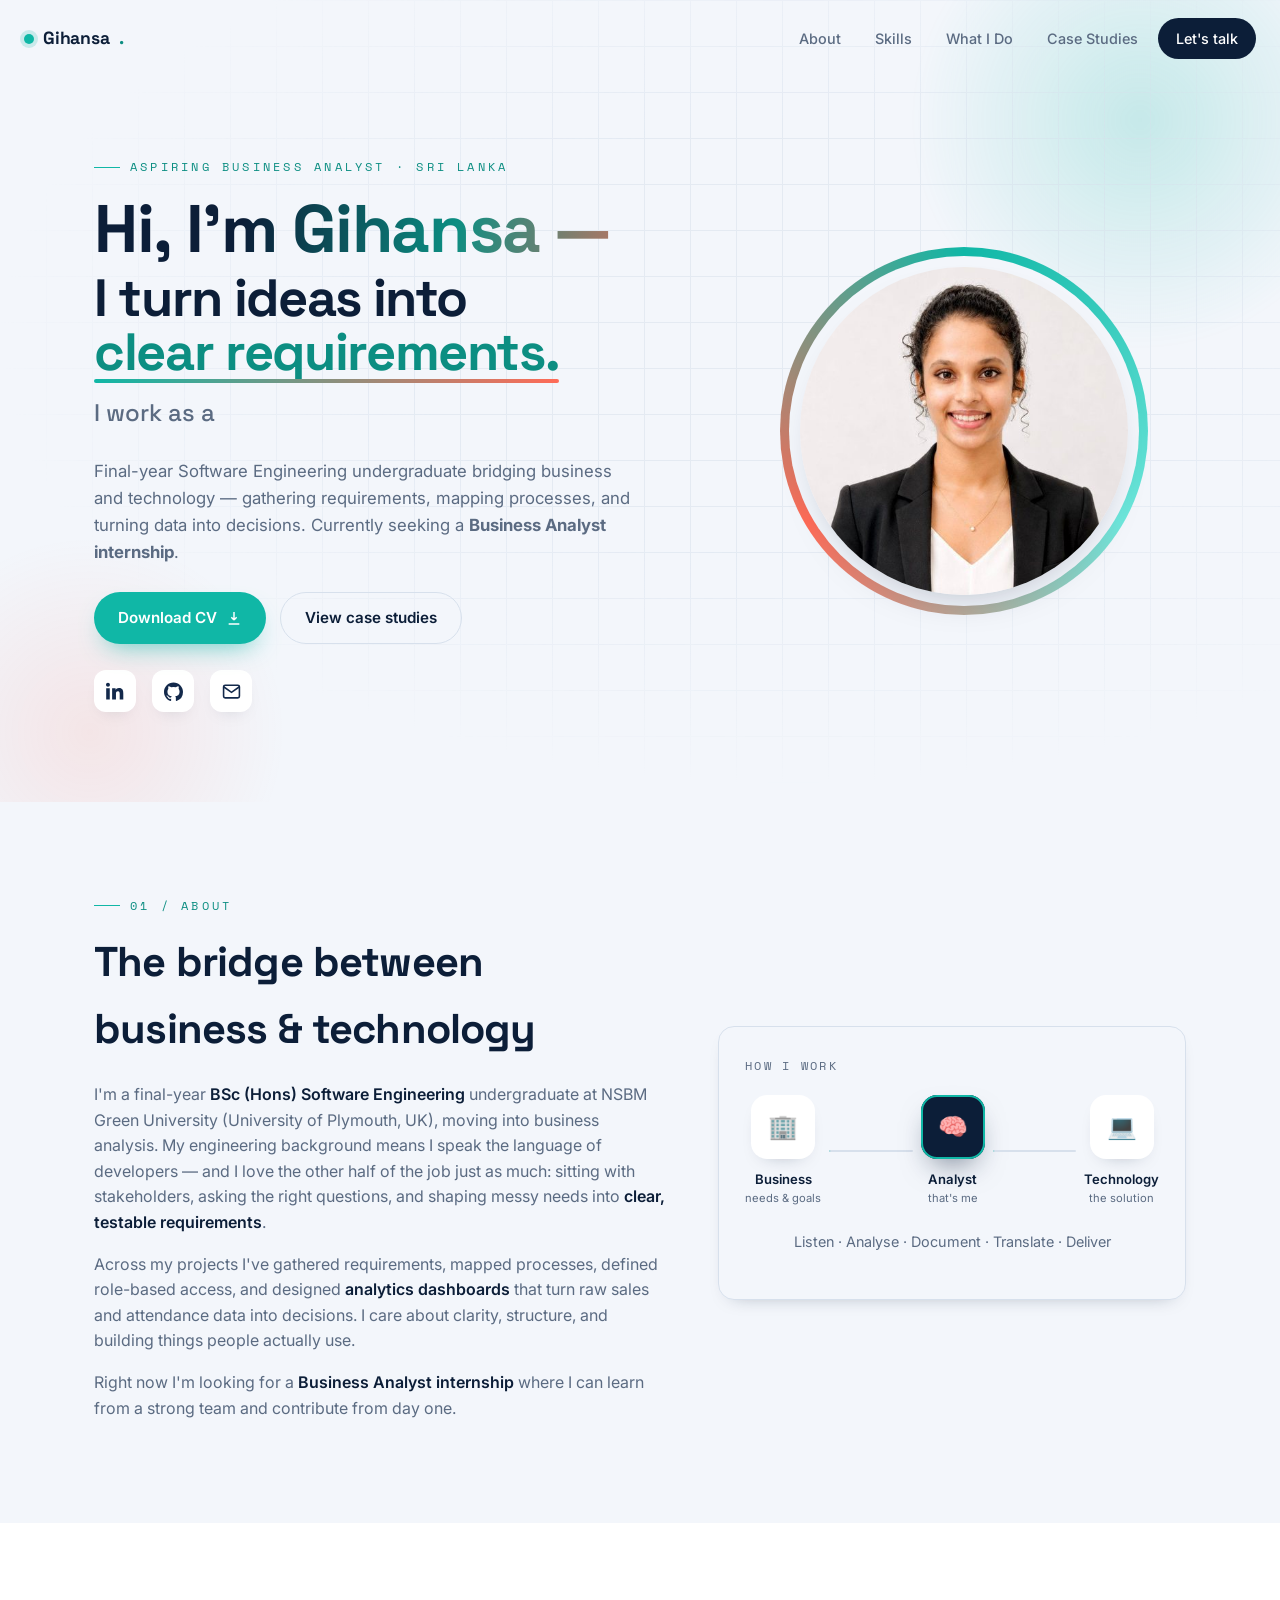
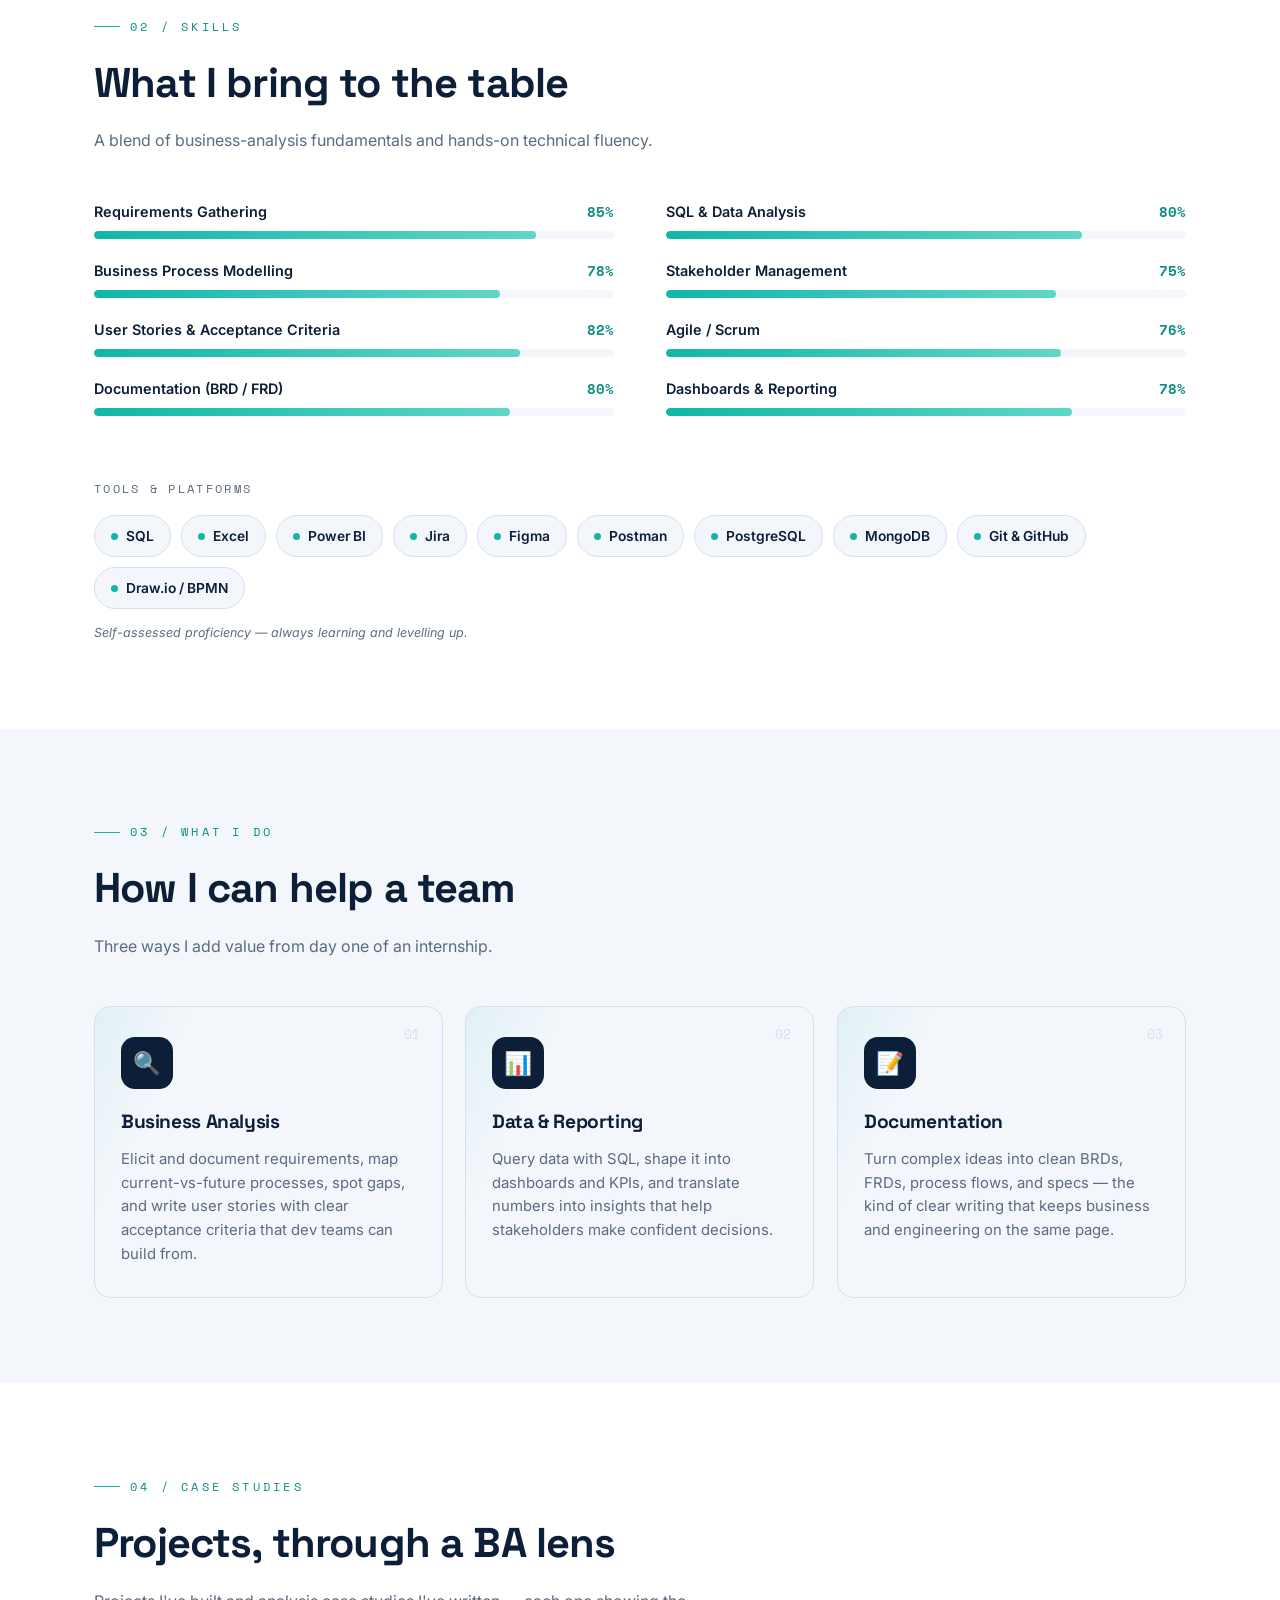
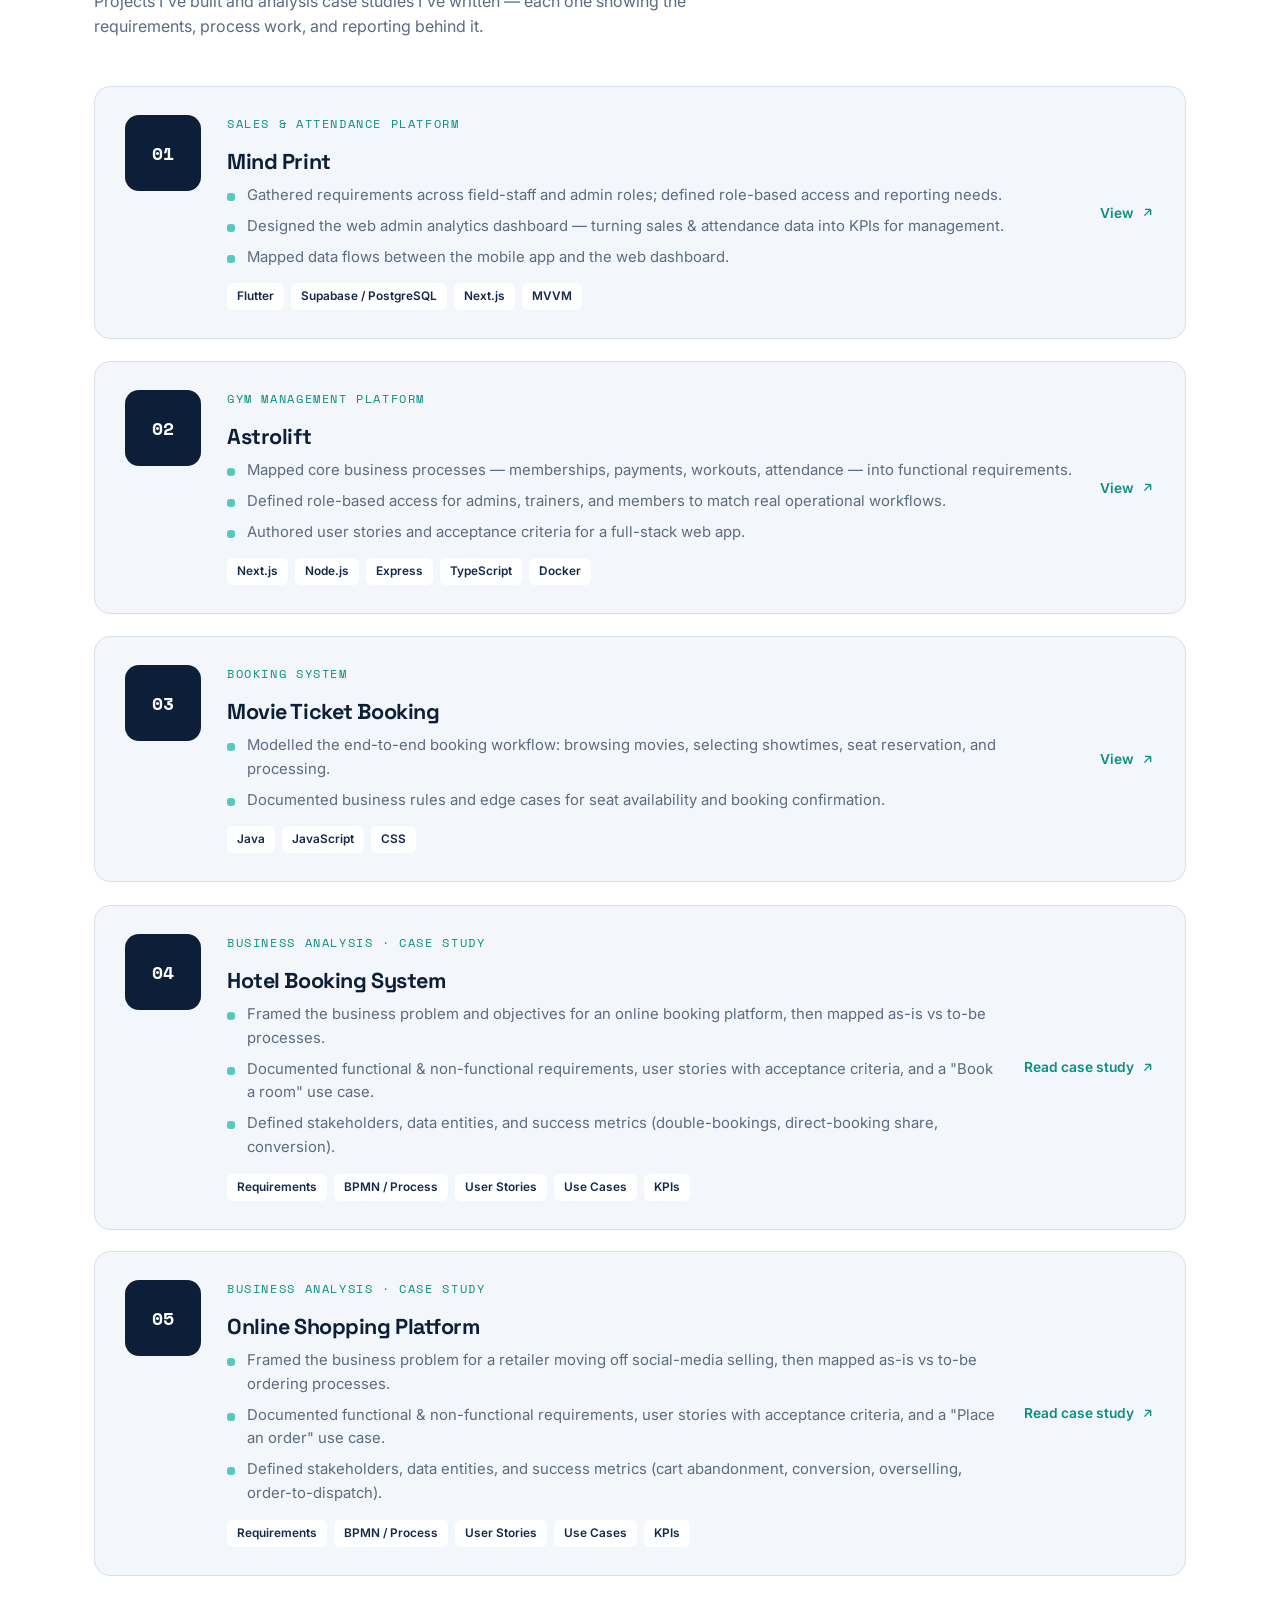
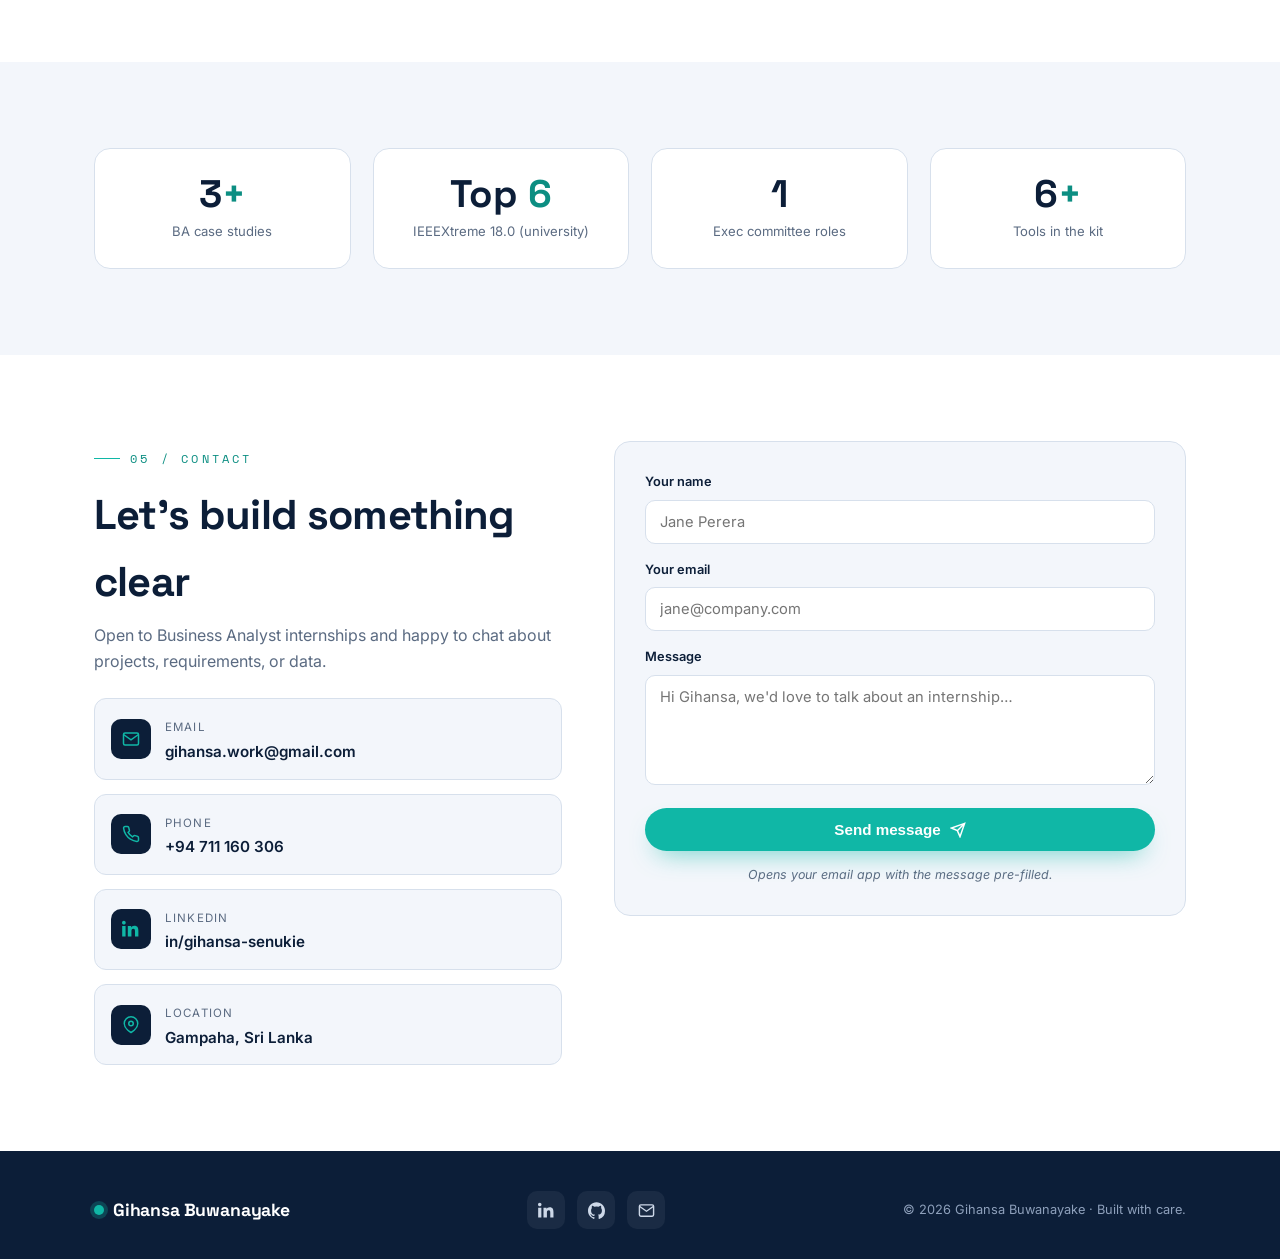
==== commit 97a3c075: "Add decorative animations and fix section heading layout Add shimmer, hover, and reveal animations a" ====
--- a/index.html
+++ b/index.html
@@ -9,7 +9,7 @@
 <link rel="preconnect" href="https://fonts.googleapis.com">
 <link rel="preconnect" href="https://fonts.gstatic.com" crossorigin>
 <link href="https://fonts.googleapis.com/css2?family=Space+Grotesk:wght@400;500;600;700&family=Inter:wght@400;500;600&family=Space+Mono:wght@400;700&display=swap" rel="stylesheet">
-<link rel="stylesheet" href="css/styles.css">
+<link rel="stylesheet" href="css/styles.css?v=2">
 </head>
 <body>
 
--- a/css/styles.css
+++ b/css/styles.css
@@ -384,7 +384,7 @@
 .hero:hover .cursor-glow{opacity:1}
 
 /* section heading underline draw-in */
-.sec-head h2{position:relative;display:inline-block}
+.sec-head h2{position:relative;display:block;width:fit-content}
 .sec-head h2::after{content:"";position:absolute;left:0;bottom:-6px;height:3px;width:100%;
   background:linear-gradient(90deg,var(--teal),var(--coral));border-radius:3px;
   transform:scaleX(0);transform-origin:left;transition:transform .8s cubic-bezier(.2,.8,.2,1)}
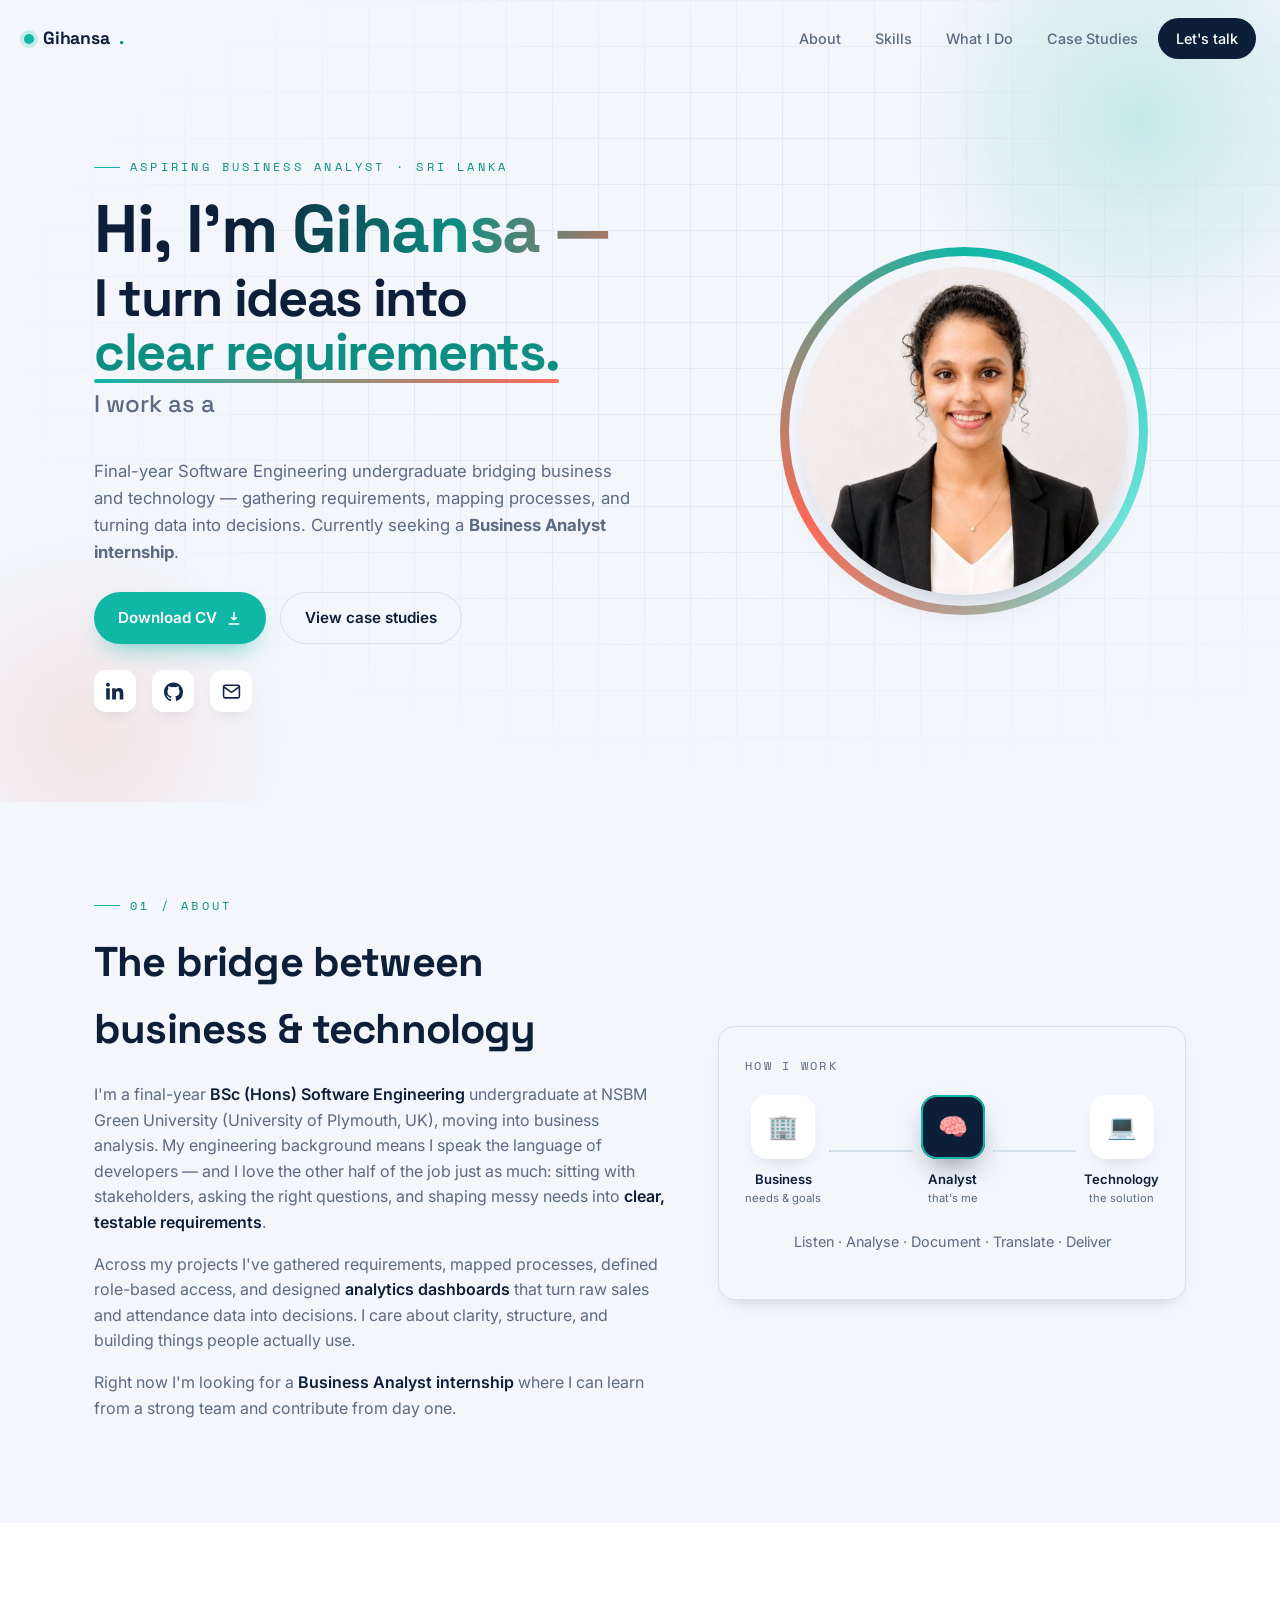
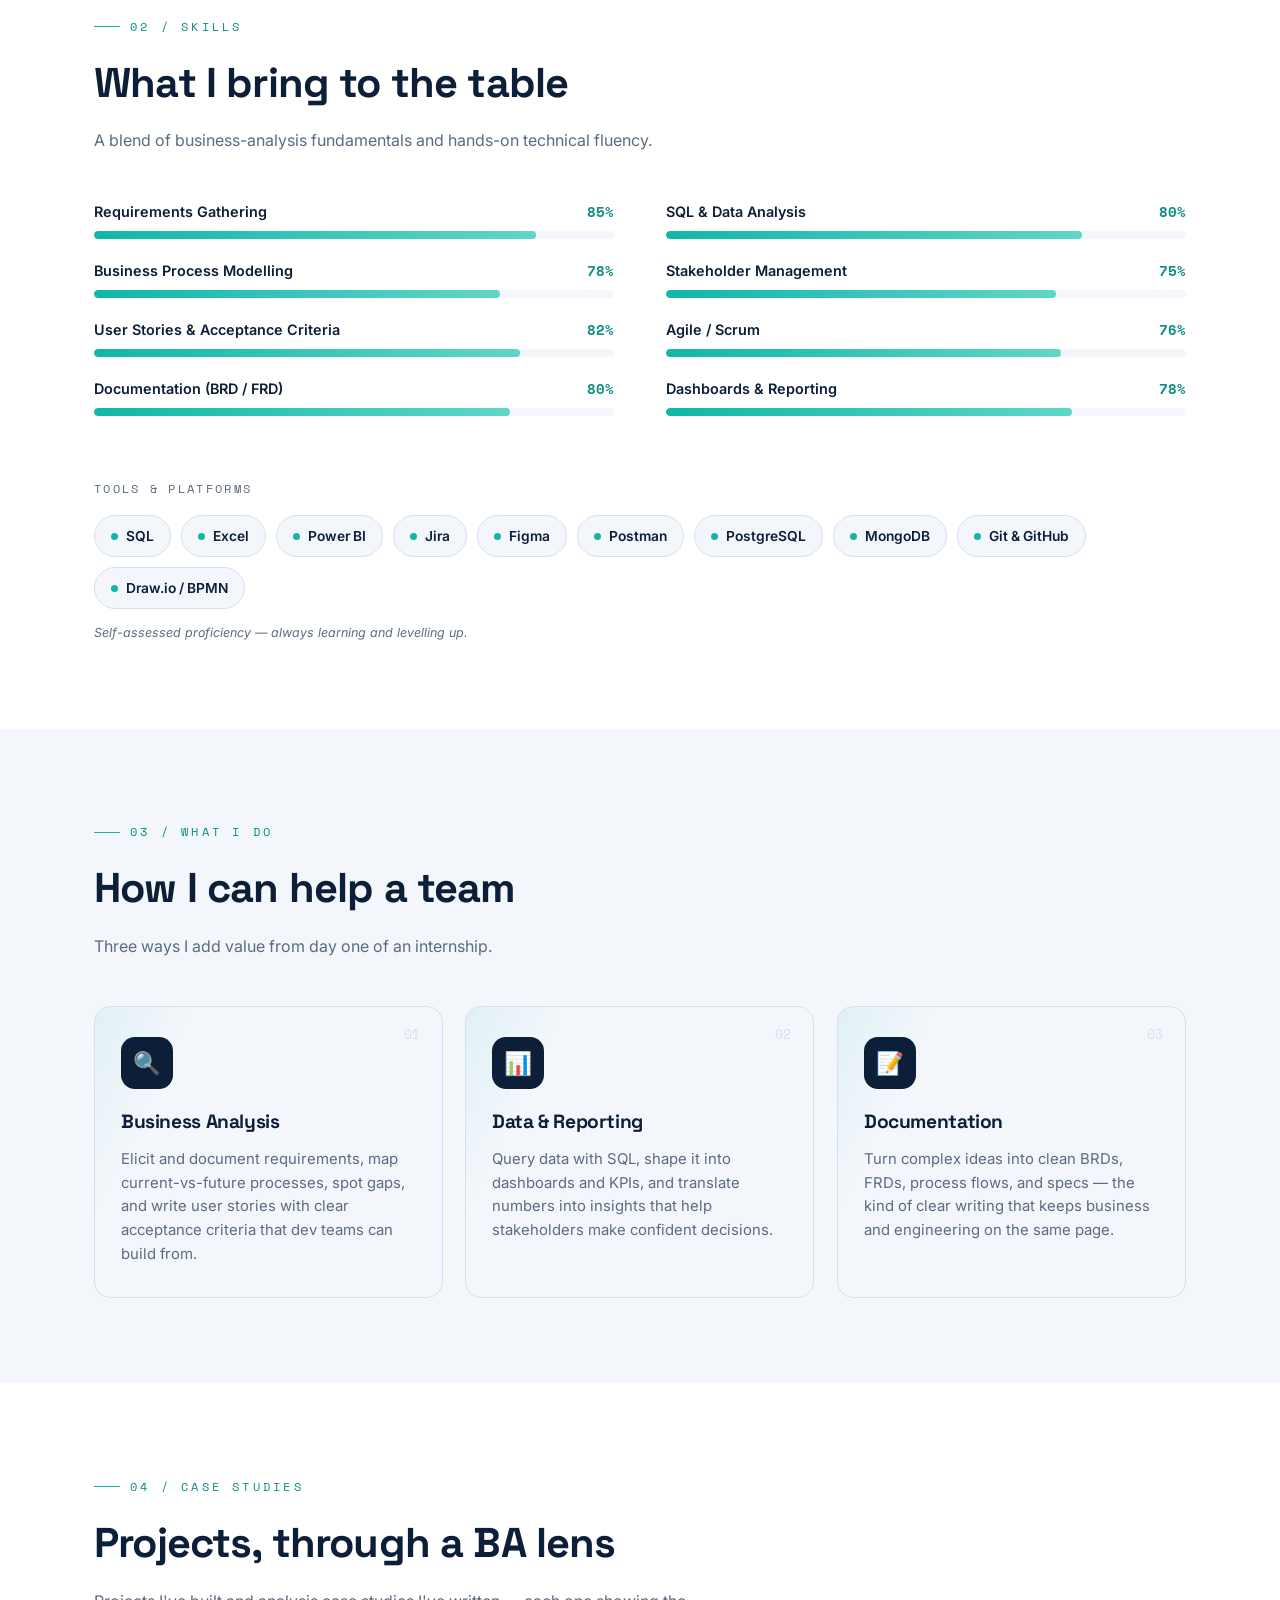
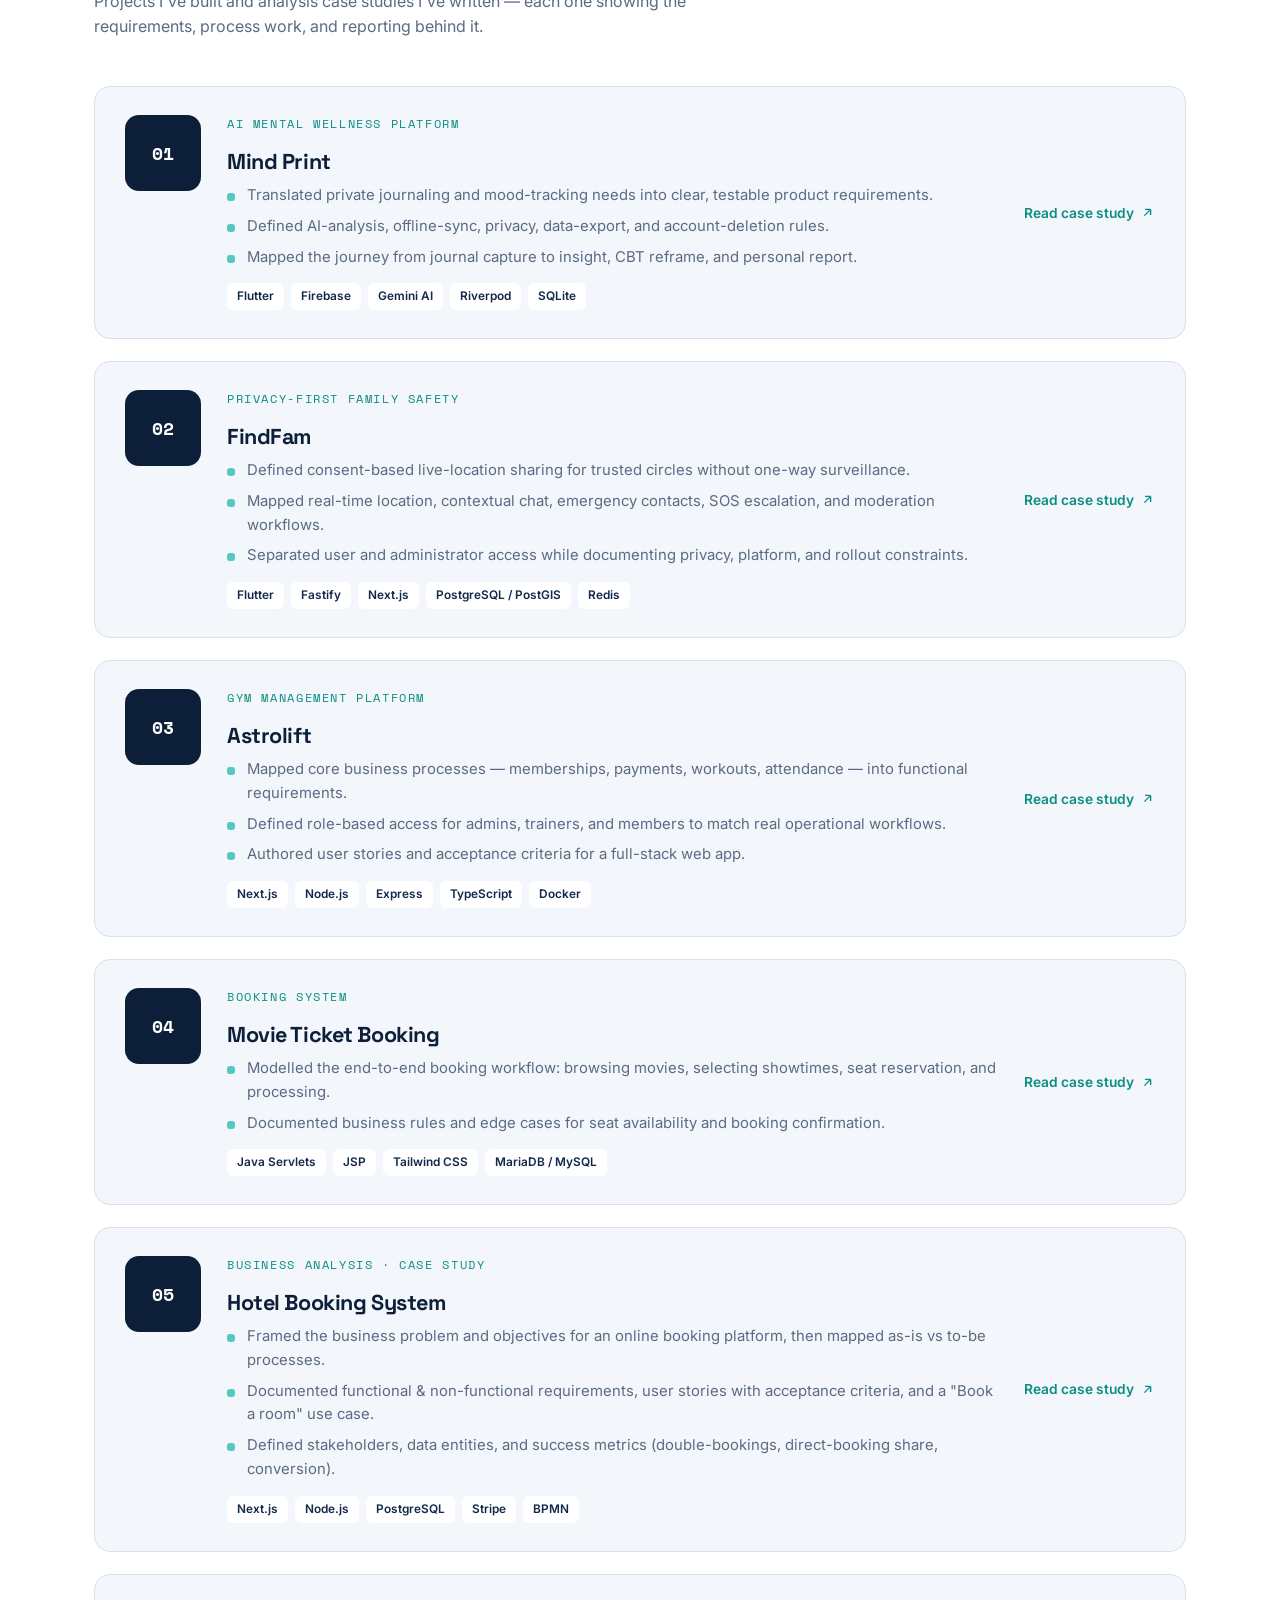
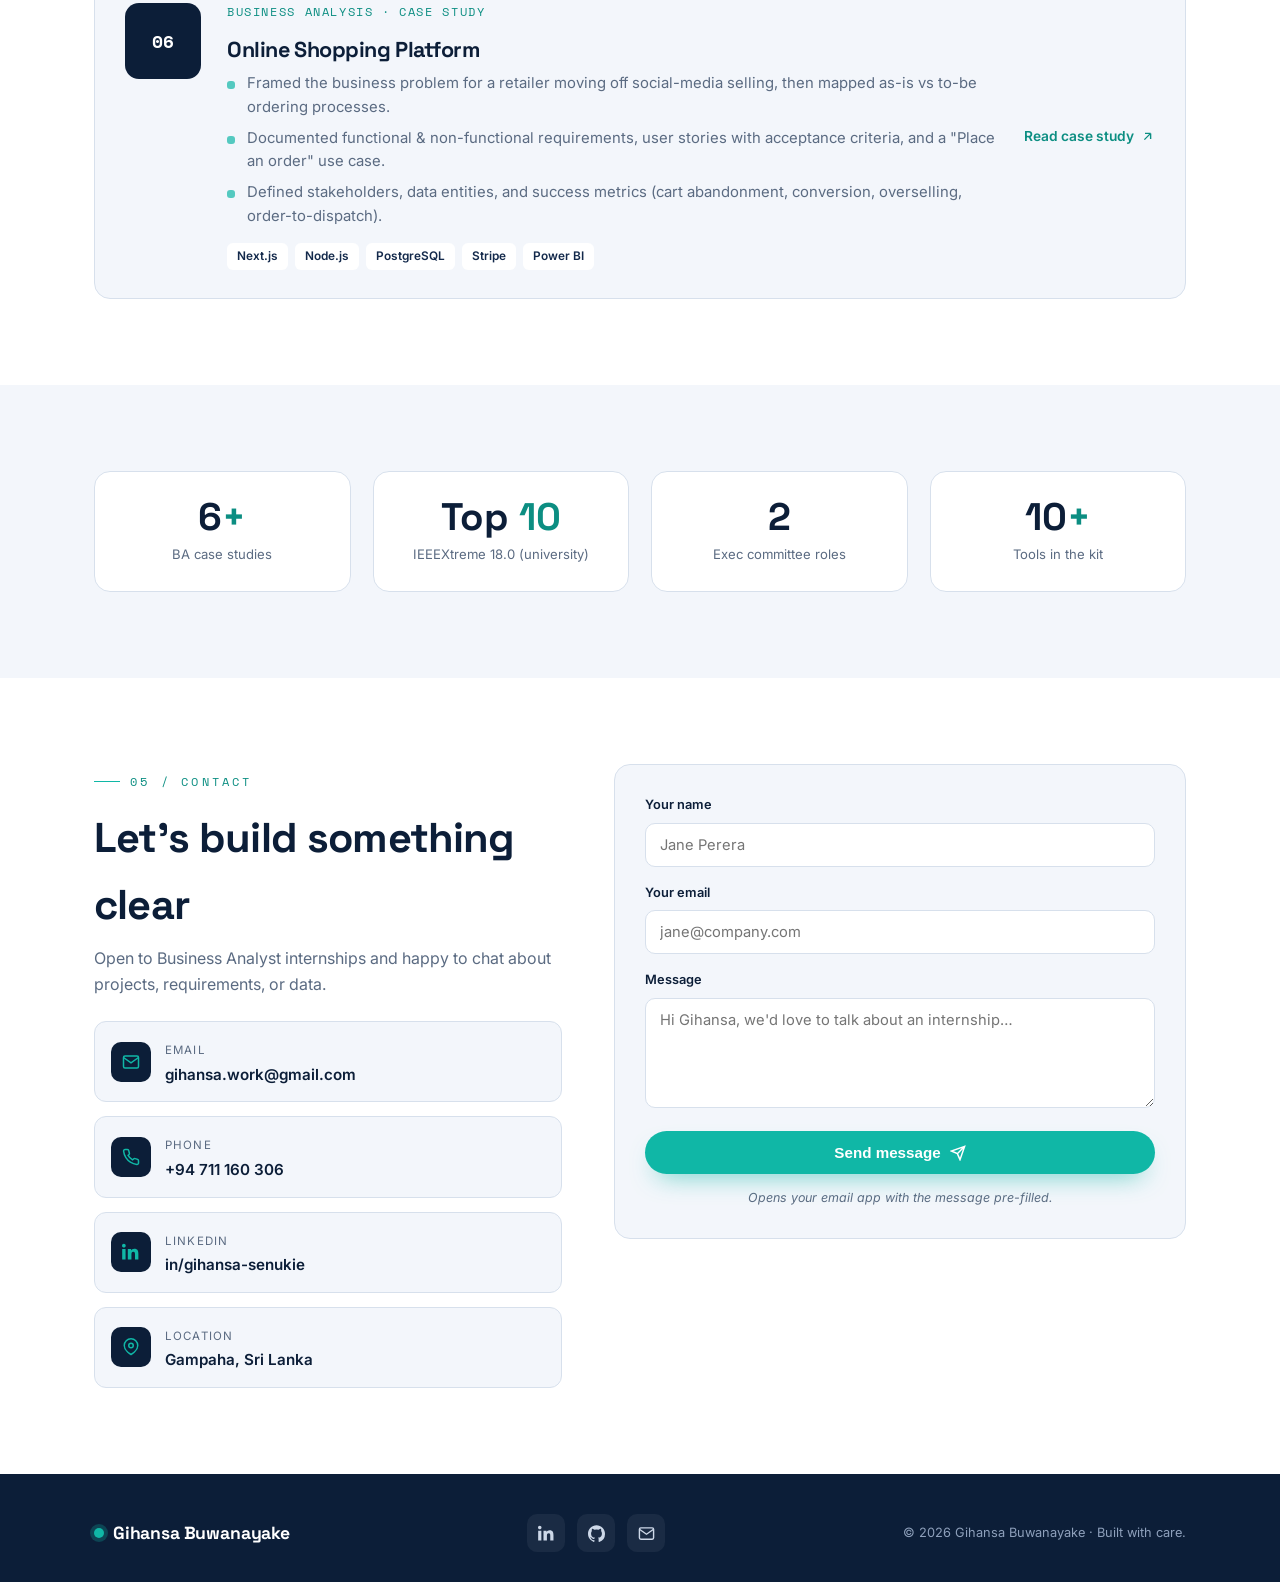
==== commit aa8fdb32: "fix: layout" ====
--- a/index.html
+++ b/index.html
@@ -172,23 +172,38 @@
       <p>Projects I've built and analysis case studies I've written — each one showing the requirements, process work, and reporting behind it.</p>
     </div>
     <div class="proj">
-      <article class="pcard reveal">
+      <a class="pcard reveal" href="mind-print-case-study.html" aria-label="Read the Mind Print case study">
         <div class="idx">01</div>
         <div>
-          <div class="tag">Sales &amp; Attendance Platform</div>
+          <div class="tag">AI Mental Wellness Platform</div>
           <h3>Mind Print</h3>
           <ul>
-            <li>Gathered requirements across field-staff and admin roles; defined role-based access and reporting needs.</li>
-            <li>Designed the web admin analytics dashboard — turning sales &amp; attendance data into KPIs for management.</li>
-            <li>Mapped data flows between the mobile app and the web dashboard.</li>
-          </ul>
-          <div class="stack"><span>Flutter</span><span>Supabase / PostgreSQL</span><span>Next.js</span><span>MVVM</span></div>
-        </div>
-        <a class="go" href="https://github.com/ghsenu/Mind-Print" target="_blank" rel="noopener">View<svg viewBox="0 0 24 24" fill="none" stroke="currentColor" stroke-width="2.2"><path d="M7 17L17 7M17 7H8M17 7v9"/></svg></a>
-      </article>
-
-      <article class="pcard reveal d2">
+            <li>Translated private journaling and mood-tracking needs into clear, testable product requirements.</li>
+            <li>Defined AI-analysis, offline-sync, privacy, data-export, and account-deletion rules.</li>
+            <li>Mapped the journey from journal capture to insight, CBT reframe, and personal report.</li>
+          </ul>
+          <div class="stack"><span>Flutter</span><span>Firebase</span><span>Gemini AI</span><span>Riverpod</span><span>SQLite</span></div>
+        </div>
+        <span class="go">Read case study<svg viewBox="0 0 24 24" fill="none" stroke="currentColor" stroke-width="2.2"><path d="M7 17L17 7M17 7H8M17 7v9"/></svg></span>
+      </a>
+
+      <a class="pcard reveal d2" href="findfam-case-study.html" aria-label="Read the FindFam case study">
         <div class="idx">02</div>
+        <div>
+          <div class="tag">Privacy-First Family Safety</div>
+          <h3>FindFam</h3>
+          <ul>
+            <li>Defined consent-based live-location sharing for trusted circles without one-way surveillance.</li>
+            <li>Mapped real-time location, contextual chat, emergency contacts, SOS escalation, and moderation workflows.</li>
+            <li>Separated user and administrator access while documenting privacy, platform, and rollout constraints.</li>
+          </ul>
+          <div class="stack"><span>Flutter</span><span>Fastify</span><span>Next.js</span><span>PostgreSQL / PostGIS</span><span>Redis</span></div>
+        </div>
+        <span class="go">Read case study<svg viewBox="0 0 24 24" fill="none" stroke="currentColor" stroke-width="2.2"><path d="M7 17L17 7M17 7H8M17 7v9"/></svg></span>
+      </a>
+
+      <a class="pcard reveal d3" href="astrolift-case-study.html" aria-label="Read the Astrolift case study">
+        <div class="idx">03</div>
         <div>
           <div class="tag">Gym Management Platform</div>
           <h3>Astrolift</h3>
@@ -199,11 +214,11 @@
           </ul>
           <div class="stack"><span>Next.js</span><span>Node.js</span><span>Express</span><span>TypeScript</span><span>Docker</span></div>
         </div>
-        <a class="go" href="https://bit.ly/4fpbYQF" target="_blank" rel="noopener">View<svg viewBox="0 0 24 24" fill="none" stroke="currentColor" stroke-width="2.2"><path d="M7 17L17 7M17 7H8M17 7v9"/></svg></a>
-      </article>
-
-      <article class="pcard reveal d3">
-        <div class="idx">03</div>
+        <span class="go">Read case study<svg viewBox="0 0 24 24" fill="none" stroke="currentColor" stroke-width="2.2"><path d="M7 17L17 7M17 7H8M17 7v9"/></svg></span>
+      </a>
+
+      <a class="pcard reveal" href="movie-ticket-booking-case-study.html" aria-label="Read the Movie Ticket Booking case study">
+        <div class="idx">04</div>
         <div>
           <div class="tag">Booking System</div>
           <h3>Movie Ticket Booking</h3>
@@ -211,13 +226,13 @@
             <li>Modelled the end-to-end booking workflow: browsing movies, selecting showtimes, seat reservation, and processing.</li>
             <li>Documented business rules and edge cases for seat availability and booking confirmation.</li>
           </ul>
-          <div class="stack"><span>Java</span><span>JavaScript</span><span>CSS</span></div>
-        </div>
-        <a class="go" href="https://bit.ly/4pfeZqa" target="_blank" rel="noopener">View<svg viewBox="0 0 24 24" fill="none" stroke="currentColor" stroke-width="2.2"><path d="M7 17L17 7M17 7H8M17 7v9"/></svg></a>
-      </article>
-
-      <article class="pcard reveal">
-        <div class="idx">04</div>
+          <div class="stack"><span>Java Servlets</span><span>JSP</span><span>Tailwind CSS</span><span>MariaDB / MySQL</span></div>
+        </div>
+        <span class="go">Read case study<svg viewBox="0 0 24 24" fill="none" stroke="currentColor" stroke-width="2.2"><path d="M7 17L17 7M17 7H8M17 7v9"/></svg></span>
+      </a>
+
+      <a class="pcard reveal d2" href="hotel-booking-case-study.html" aria-label="Read the Hotel Booking System case study">
+        <div class="idx">05</div>
         <div>
           <div class="tag">Business Analysis · Case Study</div>
           <h3>Hotel Booking System</h3>
@@ -226,13 +241,13 @@
             <li>Documented functional &amp; non-functional requirements, user stories with acceptance criteria, and a "Book a room" use case.</li>
             <li>Defined stakeholders, data entities, and success metrics (double-bookings, direct-booking share, conversion).</li>
           </ul>
-          <div class="stack"><span>Requirements</span><span>BPMN / Process</span><span>User Stories</span><span>Use Cases</span><span>KPIs</span></div>
-        </div>
-        <a class="go" href="hotel-booking-case-study.html">Read case study<svg viewBox="0 0 24 24" fill="none" stroke="currentColor" stroke-width="2.2"><path d="M7 17L17 7M17 7H8M17 7v9"/></svg></a>
-      </article>
-
-      <article class="pcard reveal d2">
-        <div class="idx">05</div>
+          <div class="stack"><span>Next.js</span><span>Node.js</span><span>PostgreSQL</span><span>Stripe</span><span>BPMN</span></div>
+        </div>
+        <span class="go">Read case study<svg viewBox="0 0 24 24" fill="none" stroke="currentColor" stroke-width="2.2"><path d="M7 17L17 7M17 7H8M17 7v9"/></svg></span>
+      </a>
+
+      <a class="pcard reveal d3" href="online-shopping-case-study.html" aria-label="Read the Online Shopping Platform case study">
+        <div class="idx">06</div>
         <div>
           <div class="tag">Business Analysis · Case Study</div>
           <h3>Online Shopping Platform</h3>
@@ -241,10 +256,10 @@
             <li>Documented functional &amp; non-functional requirements, user stories with acceptance criteria, and a "Place an order" use case.</li>
             <li>Defined stakeholders, data entities, and success metrics (cart abandonment, conversion, overselling, order-to-dispatch).</li>
           </ul>
-          <div class="stack"><span>Requirements</span><span>BPMN / Process</span><span>User Stories</span><span>Use Cases</span><span>KPIs</span></div>
-        </div>
-        <a class="go" href="online-shopping-case-study.html">Read case study<svg viewBox="0 0 24 24" fill="none" stroke="currentColor" stroke-width="2.2"><path d="M7 17L17 7M17 7H8M17 7v9"/></svg></a>
-      </article>
+          <div class="stack"><span>Next.js</span><span>Node.js</span><span>PostgreSQL</span><span>Stripe</span><span>Power BI</span></div>
+        </div>
+        <span class="go">Read case study<svg viewBox="0 0 24 24" fill="none" stroke="currentColor" stroke-width="2.2"><path d="M7 17L17 7M17 7H8M17 7v9"/></svg></span>
+      </a>
     </div>
   </div>
 </section>
@@ -252,7 +267,7 @@
 <!-- STATS -->
 <section class="section" id="stats">
   <div class="wrap stats">
-    <div class="stat reveal"><div class="n" data-to="5"><span>0</span><span class="u">+</span></div><div class="l">BA case studies</div></div>
+    <div class="stat reveal"><div class="n" data-to="6"><span>0</span><span class="u">+</span></div><div class="l">BA case studies</div></div>
     <div class="stat reveal d2"><div class="n">Top&nbsp;<span class="u" data-to="10">0</span></div><div class="l">IEEEXtreme 18.0 (university)</div></div>
     <div class="stat reveal d3"><div class="n" data-to="2"><span>0</span></div><div class="l">Exec committee roles</div></div>
     <div class="stat reveal d4"><div class="n" data-to="10"><span>0</span><span class="u">+</span></div><div class="l">Tools in the kit</div></div>
--- a/css/styles.css
+++ b/css/styles.css
@@ -84,9 +84,9 @@
   -webkit-background-clip:text;background-clip:text;color:transparent;
 }
 .hero h1 .tagline{display:block;font-size:.78em;margin-top:.15em}
-.roles{height:2.1em;font-family:'Space Grotesk';font-size:clamp(1.05rem,2.4vw,1.5rem);font-weight:600;color:var(--ink-soft);display:flex;align-items:center;flex-wrap:wrap;gap:10px 12px}
-.roles .swap{position:relative;display:inline-block;overflow:visible;height:1.3em;min-width:15ch;flex-shrink:0}
-.roles .swap span{position:absolute;left:0;top:0;white-space:nowrap;color:var(--teal-dk);opacity:0;transform:translateY(12px);animation:roll 10s infinite}
+.roles{height:2.1em;font-family:'Space Grotesk';font-size:clamp(1.05rem,2.4vw,1.5rem);font-weight:600;line-height:1.3;color:var(--ink-soft);display:flex;align-items:baseline;flex-wrap:wrap;gap:10px 12px}
+.roles .swap{display:inline-grid;align-items:baseline;height:1.3em;min-width:15ch;flex-shrink:0;line-height:1.3}
+.roles .swap span{grid-area:1/1;white-space:nowrap;line-height:1.3;color:var(--teal-dk);opacity:0;transform:translateY(12px);animation:roll 10s infinite}
 .roles .swap span:nth-child(1){animation-delay:0s}
 .roles .swap span:nth-child(2){animation-delay:2.5s}
 .roles .swap span:nth-child(3){animation-delay:5s}
@@ -204,9 +204,10 @@
 .proj{display:flex;flex-direction:column;gap:22px}
 .pcard{display:grid;grid-template-columns:76px 1fr auto;gap:26px;align-items:start;
   background:var(--white);border:1px solid var(--line);border-radius:var(--r);padding:28px 30px;
-  transition:transform .25s,box-shadow .25s;position:relative}
+  transition:transform .25s,box-shadow .25s,border-color .25s;position:relative;cursor:pointer}
 .section.alt .pcard{background:var(--paper)}
 .pcard:hover{transform:translateY(-4px);box-shadow:var(--shadow)}
+.pcard:focus-visible{outline:3px solid rgba(16,183,166,.34);outline-offset:4px;border-color:var(--teal)}
 .pcard .idx{font-family:'Space Mono';font-weight:700;font-size:1.1rem;color:#fff;background:var(--ink);
   width:76px;height:76px;border-radius:14px;display:grid;place-items:center}
 .pcard:hover .idx{background:var(--teal-dk)}
